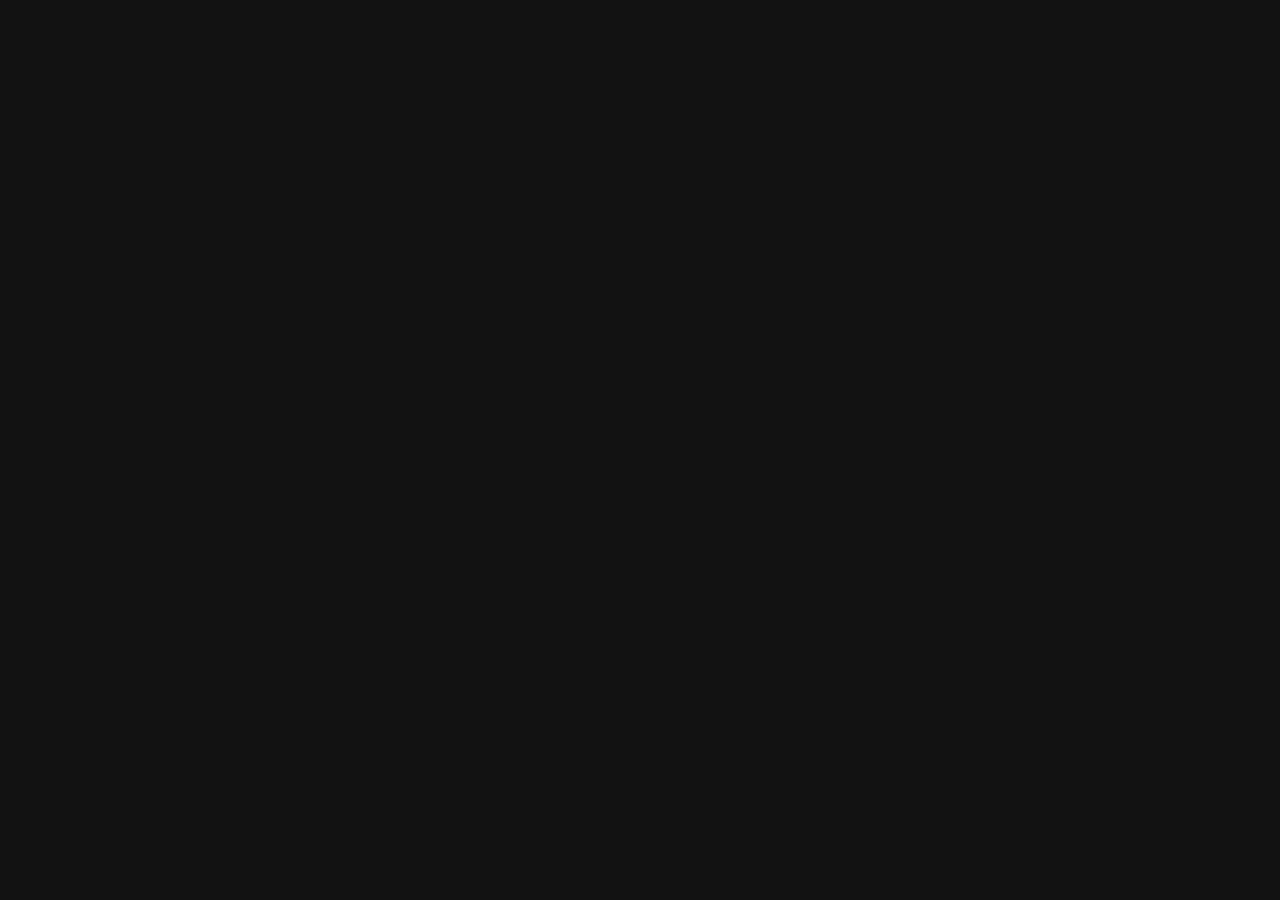
==== index.html @ bc2781f6 "Add files via upload" ====
<!doctype html>
<html lang="en">
  <head>
    <meta charset="UTF-8" />
    <meta name="viewport" content="width=device-width, initial-scale=1, viewport-fit=cover" />
    <meta name="color-scheme" content="dark" />
    <meta name="theme-color" content="#0a0a0b" />
    <title>Twelve Clothing — The Nocturne Polo</title>
    <meta name="description" content="Twelve Clothing presents the Nocturne Polo: a black piqué polo explored in 3D, from silhouette to stitch. Demo storefront." />
    <meta property="og:title" content="Twelve Clothing — The Nocturne Polo" />
    <meta property="og:description" content="Dressed for the twelfth hour. A black piqué polo explored in 3D." />
    <meta property="og:image" content="./renders/story-hero-1600.webp" />
    <link rel="icon" type="image/svg+xml" href="./favicon.svg" />
    <link rel="preload" as="image" href="./renders/story-hero-1600.webp" type="image/webp" />
    <script type="module" crossorigin src="./assets/index-CVKvhiKy.js"></script>
    <link rel="stylesheet" crossorigin href="./assets/index-1UOxi9RI.css">
  </head>
  <body>
    <div id="root"></div>
    <noscript>
      <p style="color:#ece6da;font-family:Georgia,serif;padding:2rem">Twelve Clothing needs JavaScript for its storefront. The Nocturne Polo is a black piqué polo with a rib collar, two-button placket and the embroidered Dial emblem.</p>
    </noscript>
  </body>
</html>
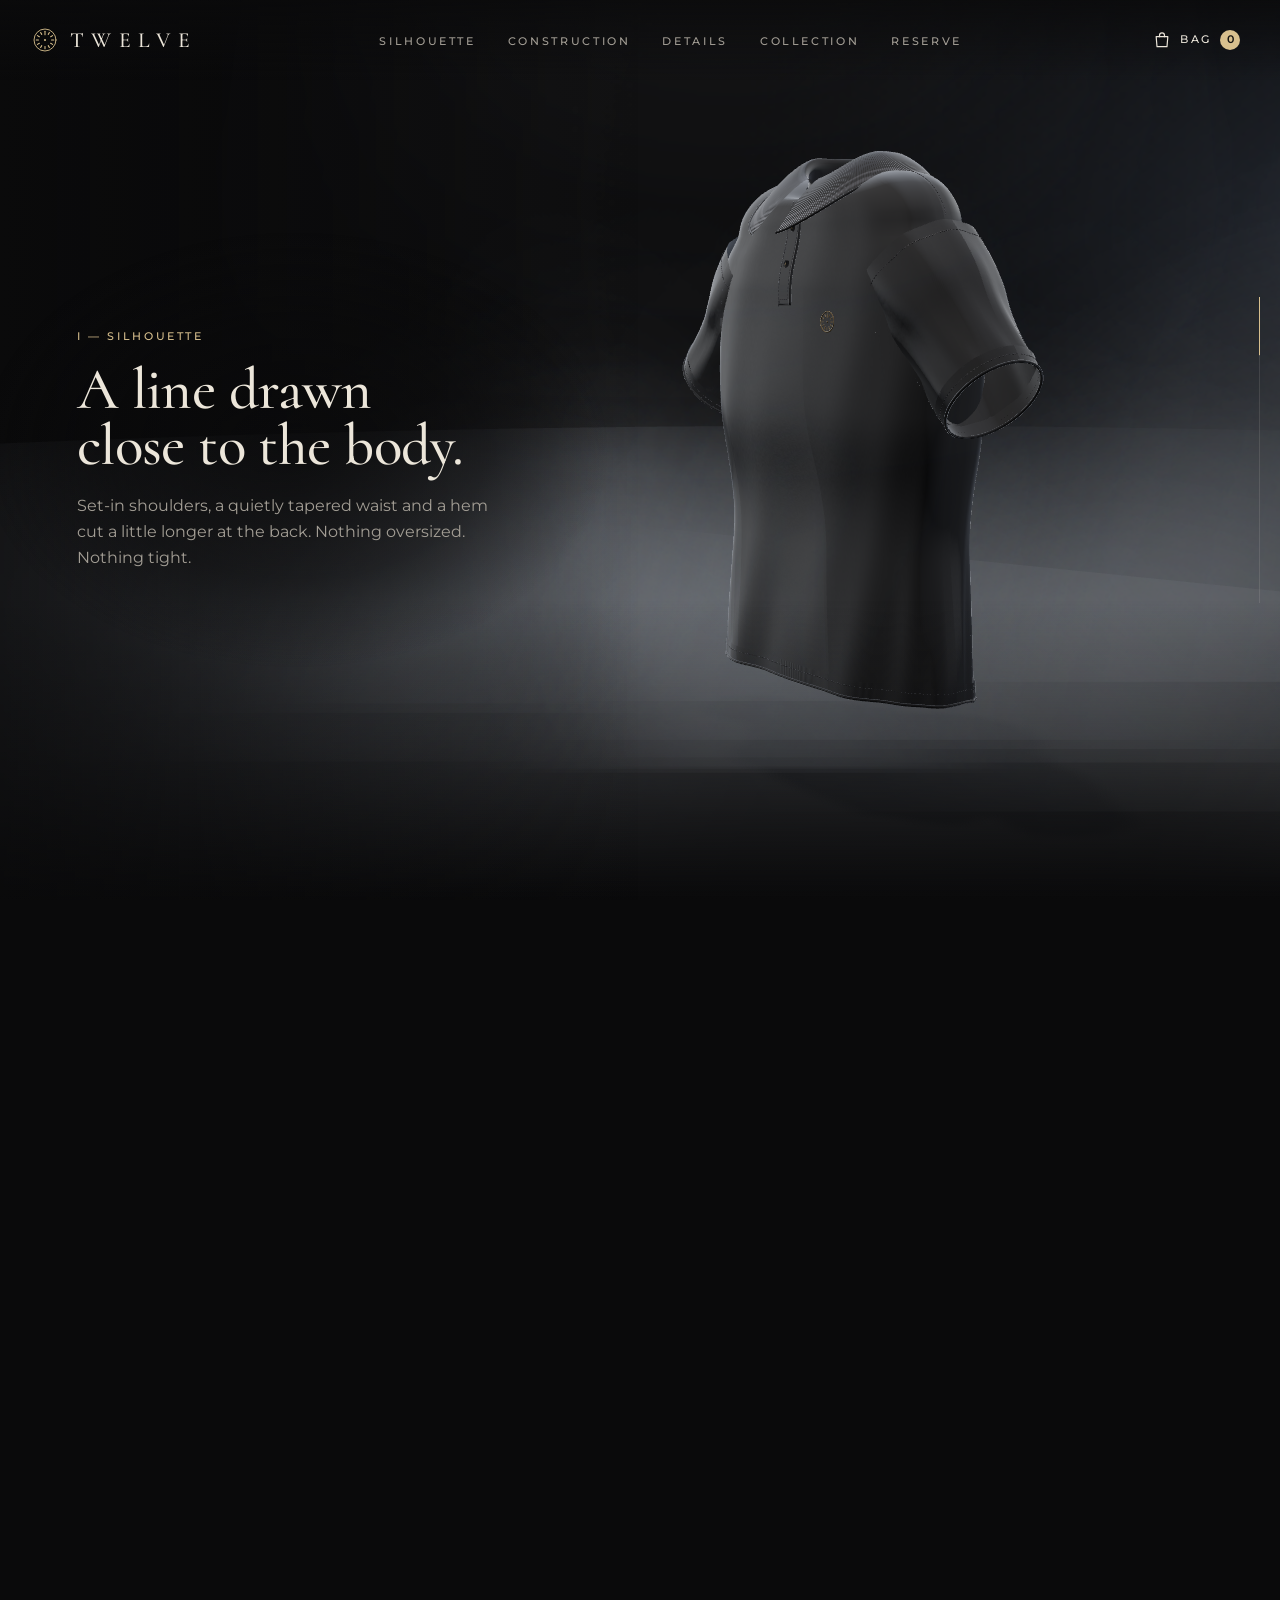
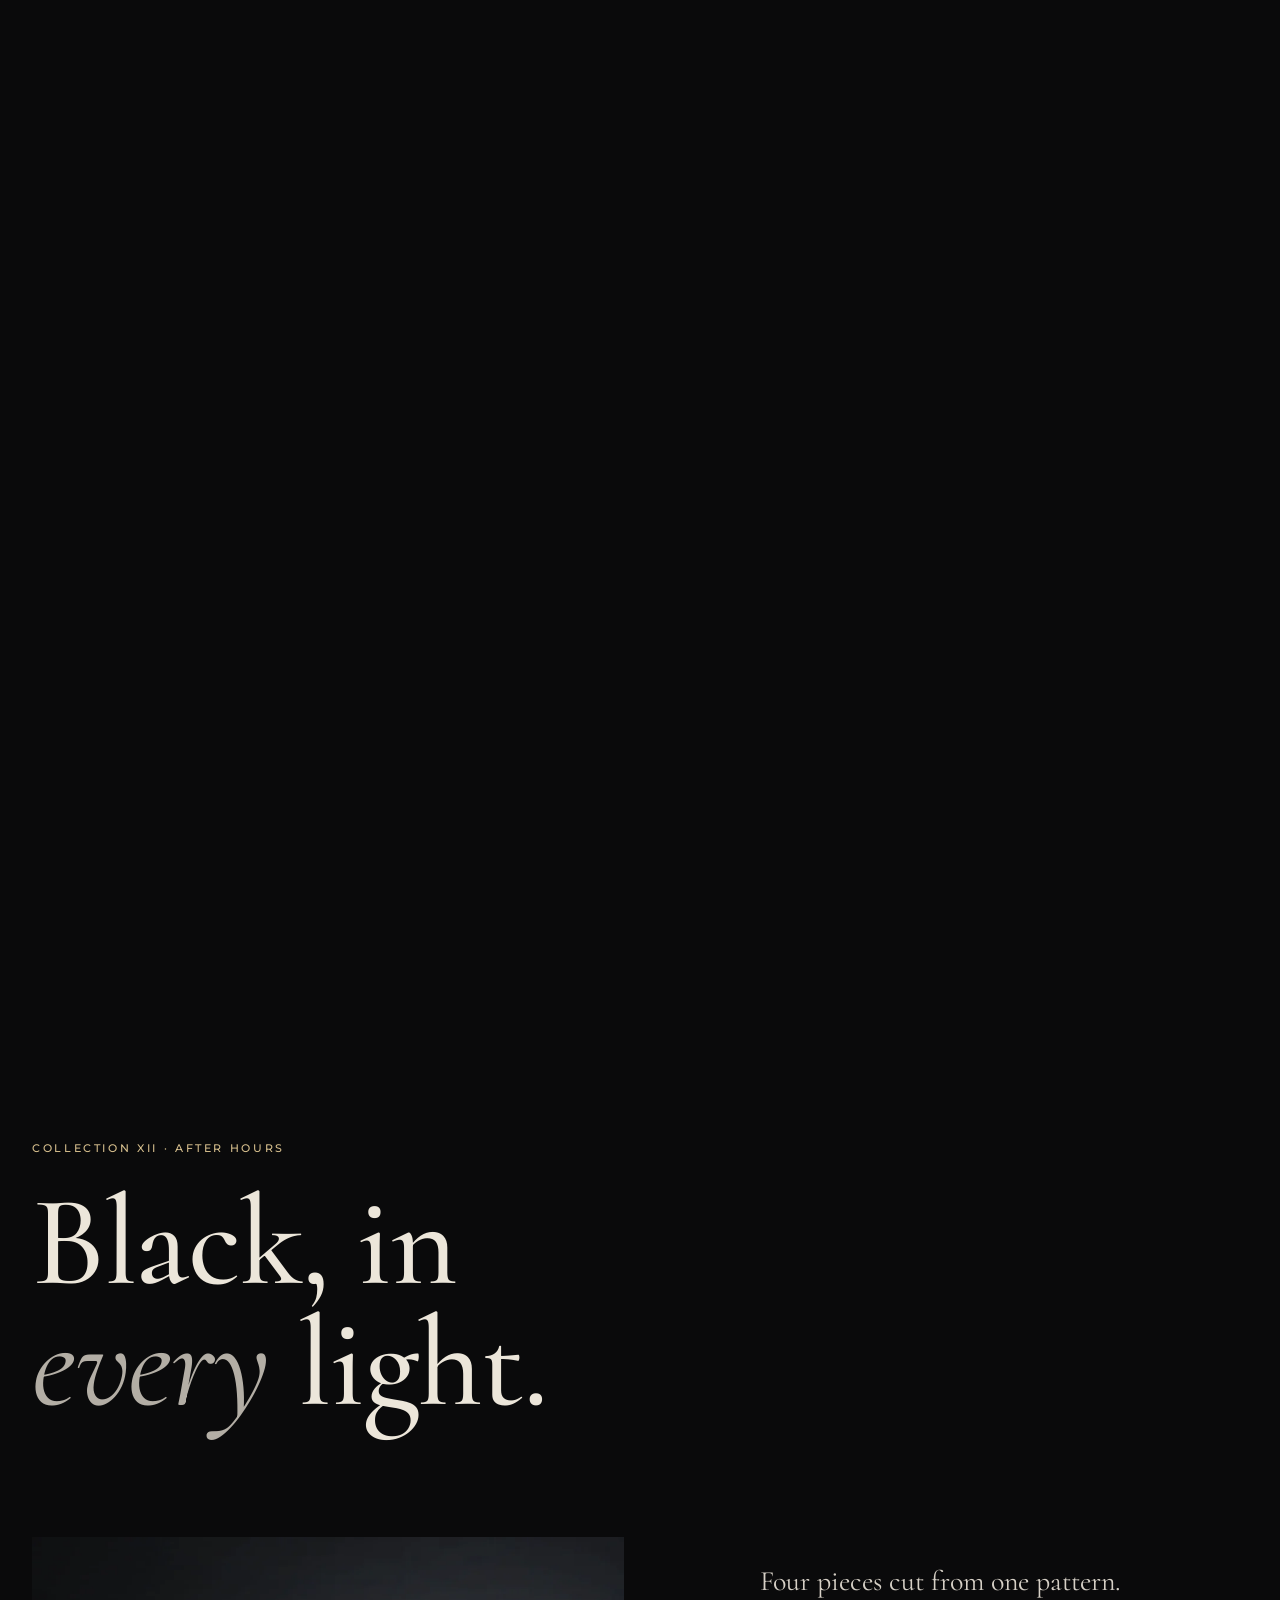
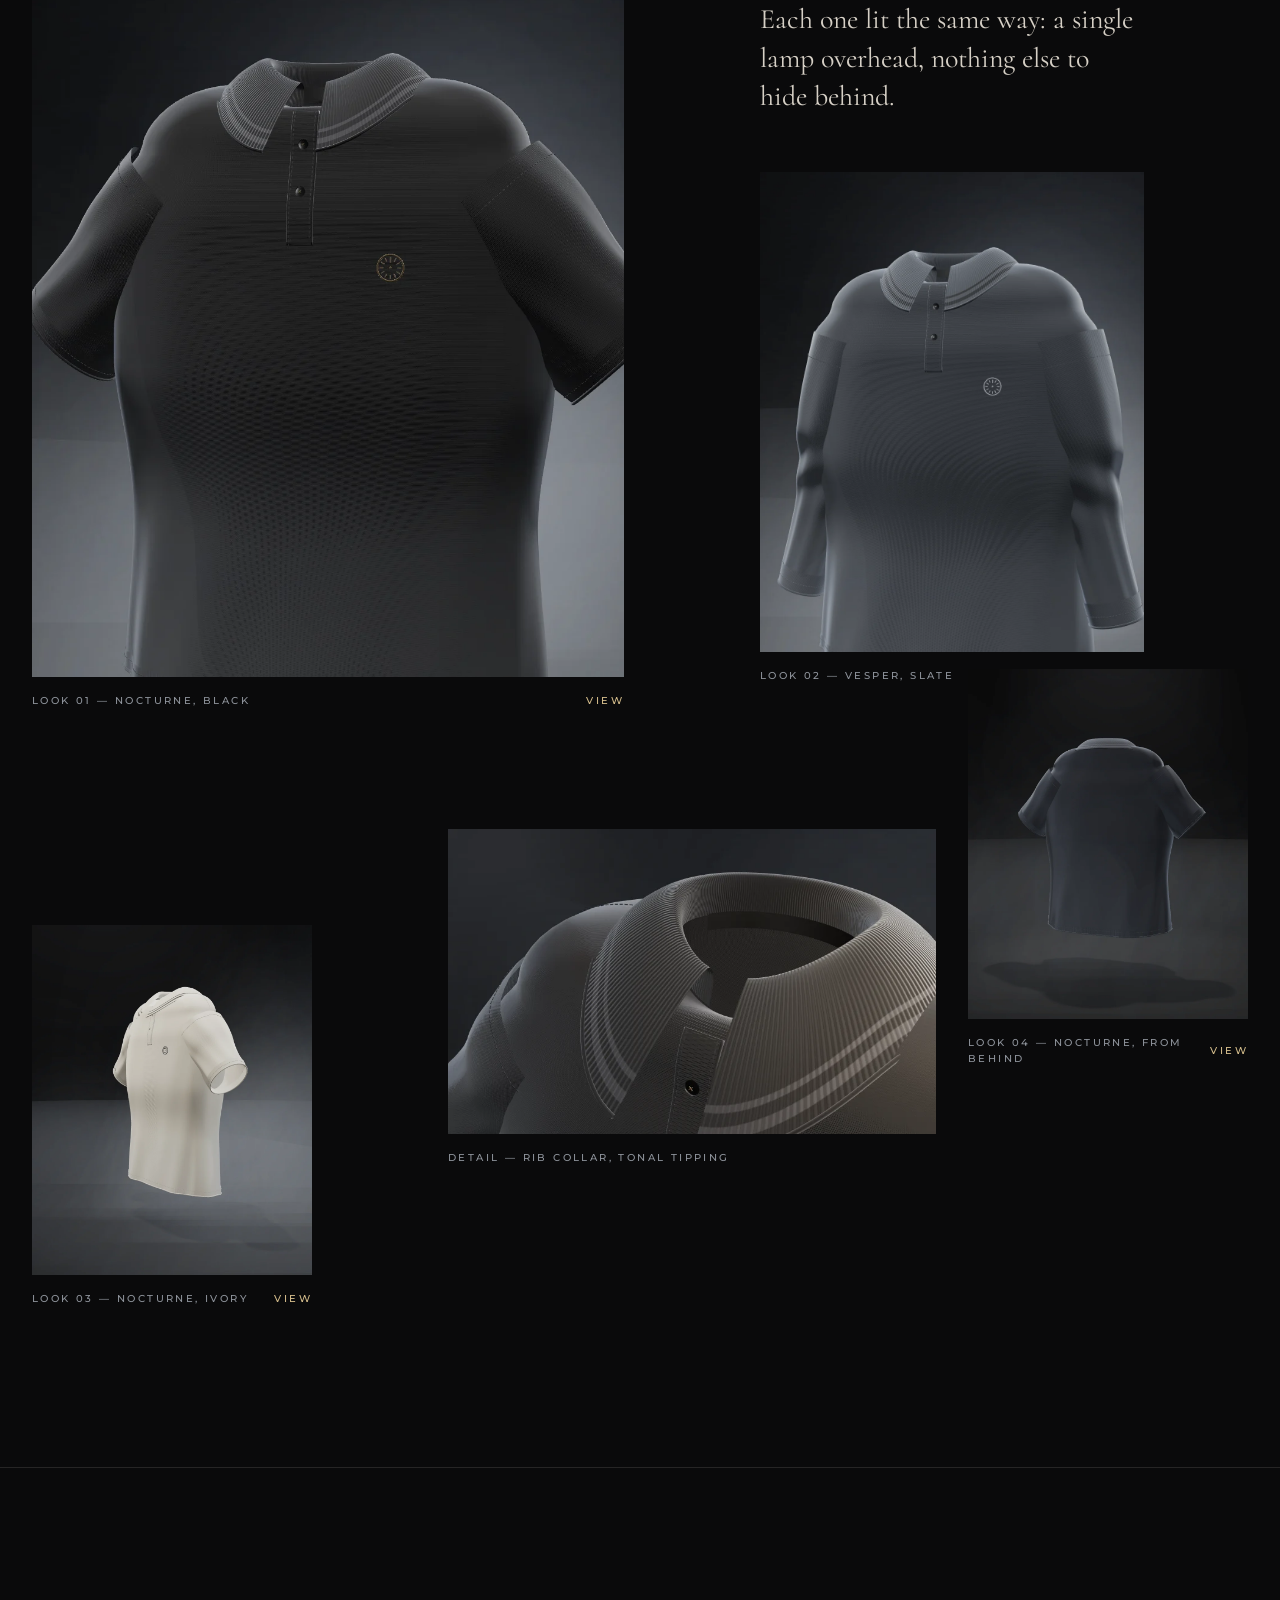
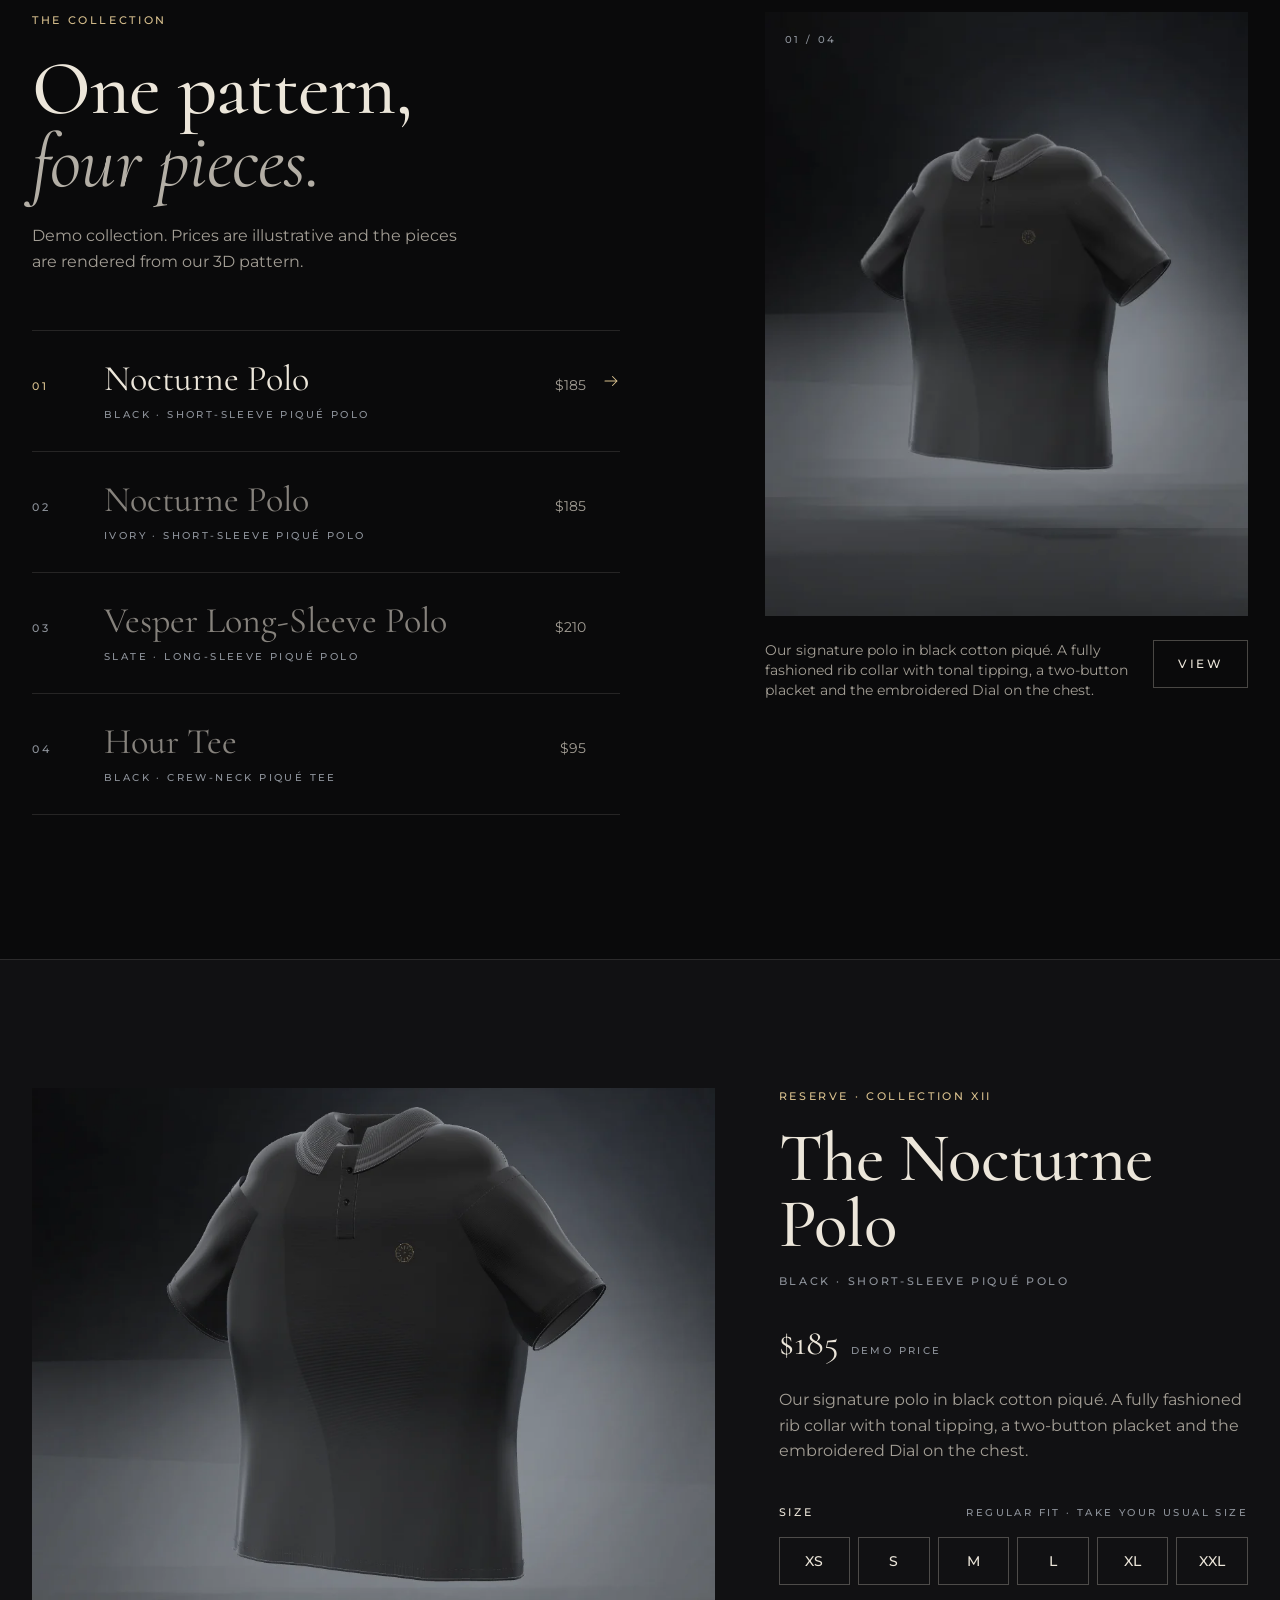
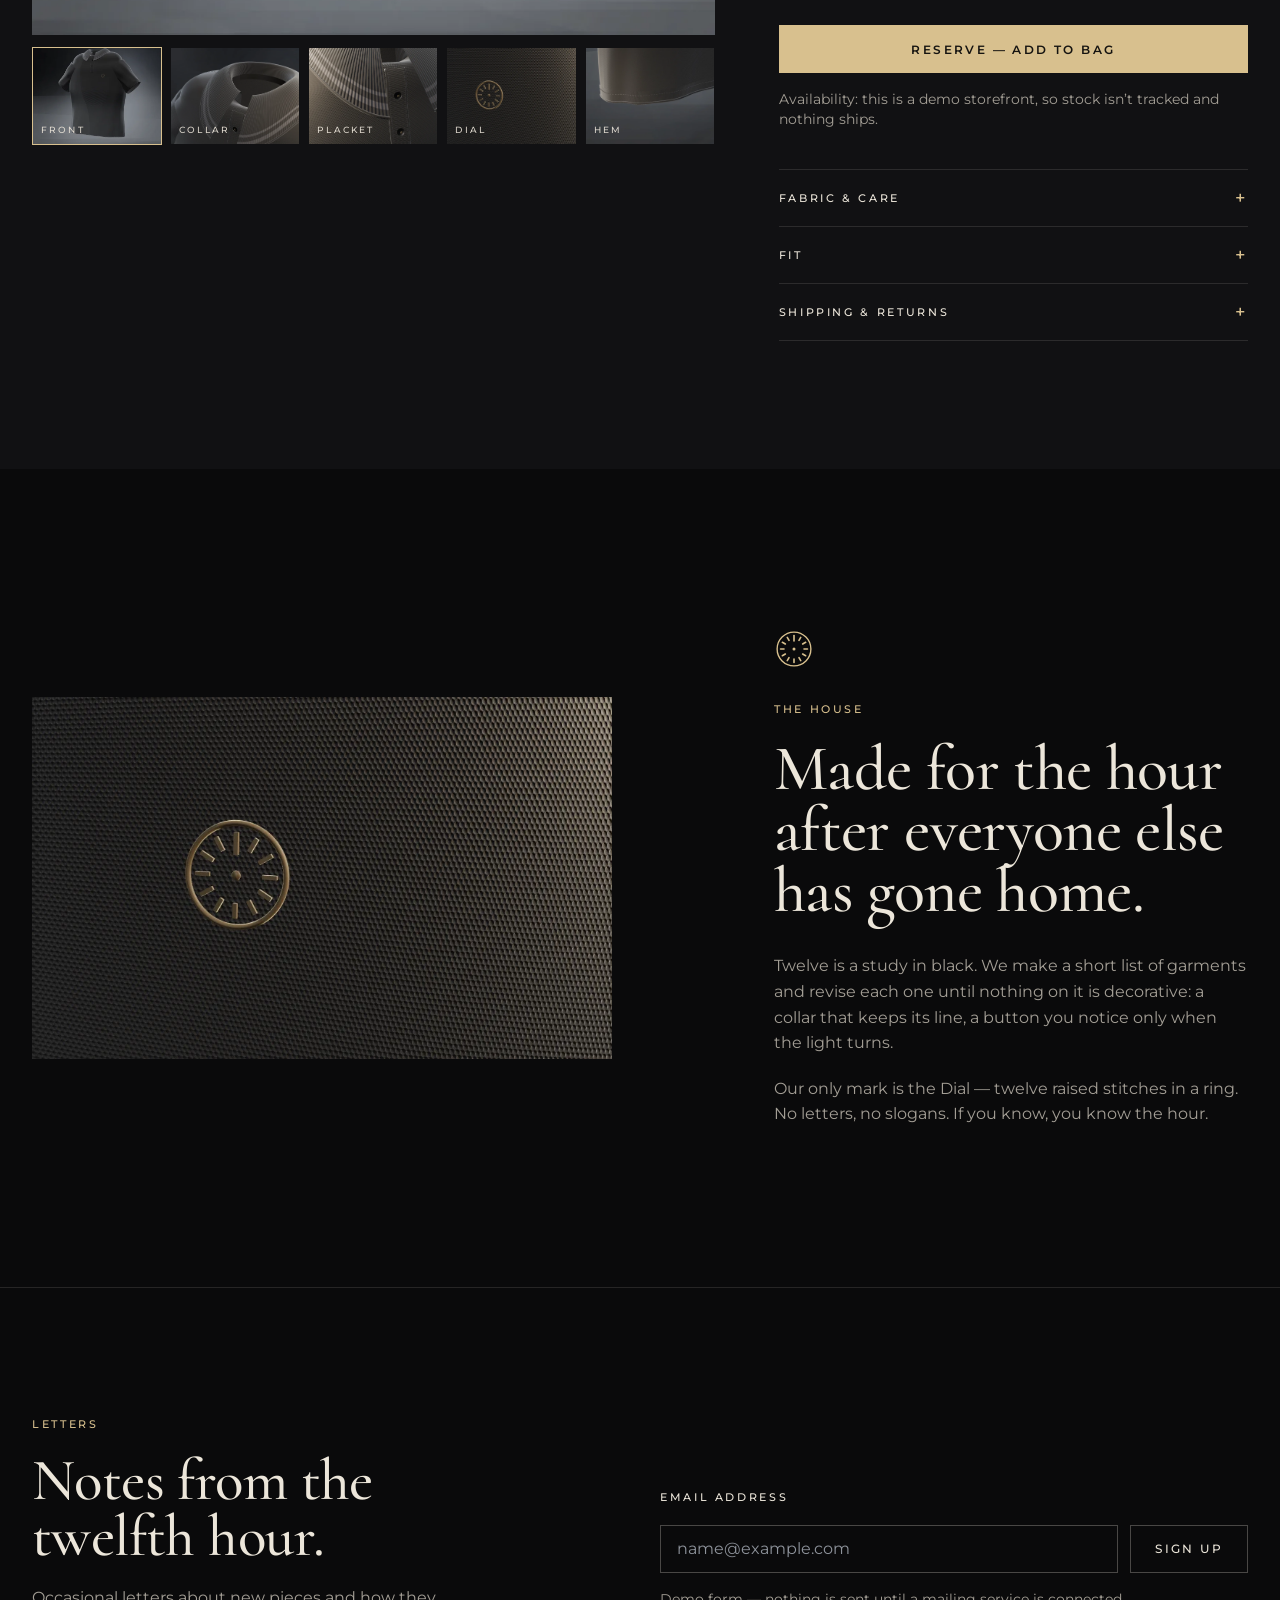
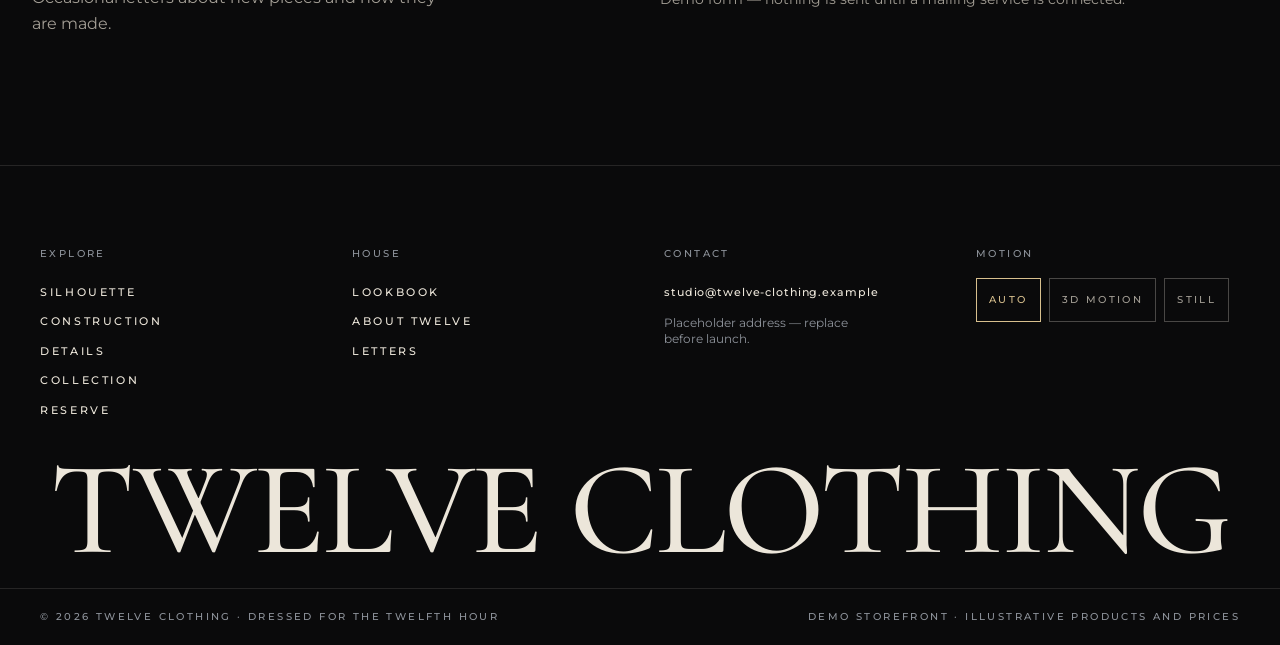
==== commit 533fea71: "Publish Twelve Clothing site with assets and renders Co-Authored-By: Claude Opus 5.5 <noreply@anthro" ====
--- a/index.html
+++ b/index.html
@@ -12,8 +12,8 @@
     <meta property="og:image" content="./renders/story-hero-1600.webp" />
     <link rel="icon" type="image/svg+xml" href="./favicon.svg" />
     <link rel="preload" as="image" href="./renders/story-hero-1600.webp" type="image/webp" />
-    <script type="module" crossorigin src="./assets/index-CVKvhiKy.js"></script>
-    <link rel="stylesheet" crossorigin href="./assets/index-1UOxi9RI.css">
+    <script type="module" crossorigin src="./assets/index-CVW3o4Tx.js"></script>
+    <link rel="stylesheet" crossorigin href="./assets/index-Ch3mi_BL.css">
   </head>
   <body>
     <div id="root"></div>
--- a/assets/index-Ch3mi_BL.css
+++ b/assets/index-Ch3mi_BL.css
@@ -0,0 +1 @@
+@font-face{font-family:Cormorant;font-style:normal;font-weight:400;font-display:swap;src:url(./cormorant-latin-400-normal-BGH8Vunh.woff2)format("woff2")}@font-face{font-family:Cormorant;font-style:italic;font-weight:400;font-display:swap;src:url(./cormorant-latin-400-italic-BeDyRDAy.woff2)format("woff2")}@font-face{font-family:Cormorant;font-style:normal;font-weight:500;font-display:swap;src:url(./cormorant-latin-500-normal-EBdSCOD3.woff2)format("woff2")}@font-face{font-family:Cormorant;font-style:italic;font-weight:500;font-display:swap;src:url(./cormorant-latin-500-italic-CxaqvXto.woff2)format("woff2")}@font-face{font-family:Montserrat;font-style:normal;font-weight:400;font-display:swap;src:url(./montserrat-latin-400-normal-BLhwKU8k.woff2)format("woff2")}@font-face{font-family:Montserrat;font-style:normal;font-weight:500;font-display:swap;src:url(./montserrat-latin-500-normal-DRFEGfly.woff2)format("woff2")}@font-face{font-family:Montserrat;font-style:normal;font-weight:600;font-display:swap;src:url(./montserrat-latin-600-normal-UVxSCcoG.woff2)format("woff2")}@layer properties{@supports (((-webkit-hyphens:none)) and (not (margin-trim:inline))) or ((-moz-orient:inline) and (not (color:rgb(from red r g b)))){*,:before,:after{--tw-translate-x:0;--tw-translate-y:0;--tw-translate-z:0;--tw-scale-x:1;--tw-scale-y:1;--tw-scale-z:1;--tw-rotate-x:initial;--tw-rotate-y:initial;--tw-rotate-z:initial;--tw-skew-x:initial;--tw-skew-y:initial;--tw-space-y-reverse:0;--tw-divide-y-reverse:0;--tw-border-style:solid;--tw-gradient-position:initial;--tw-gradient-from:#0000;--tw-gradient-via:#0000;--tw-gradient-to:#0000;--tw-gradient-stops:initial;--tw-gradient-via-stops:initial;--tw-gradient-from-position:0%;--tw-gradient-via-position:50%;--tw-gradient-to-position:100%;--tw-leading:initial;--tw-font-weight:initial;--tw-tracking:initial;--tw-shadow:0 0 #0000;--tw-shadow-color:initial;--tw-shadow-alpha:100%;--tw-inset-shadow:0 0 #0000;--tw-inset-shadow-color:initial;--tw-inset-shadow-alpha:100%;--tw-ring-color:initial;--tw-ring-shadow:0 0 #0000;--tw-inset-ring-color:initial;--tw-inset-ring-shadow:0 0 #0000;--tw-ring-inset:initial;--tw-ring-offset-width:0px;--tw-ring-offset-color:#fff;--tw-ring-offset-shadow:0 0 #0000;--tw-outline-style:solid;--tw-backdrop-blur:initial;--tw-backdrop-brightness:initial;--tw-backdrop-contrast:initial;--tw-backdrop-grayscale:initial;--tw-backdrop-hue-rotate:initial;--tw-backdrop-invert:initial;--tw-backdrop-opacity:initial;--tw-backdrop-saturate:initial;--tw-backdrop-sepia:initial;--tw-duration:initial;--tw-ease:initial}::backdrop{--tw-translate-x:0;--tw-translate-y:0;--tw-translate-z:0;--tw-scale-x:1;--tw-scale-y:1;--tw-scale-z:1;--tw-rotate-x:initial;--tw-rotate-y:initial;--tw-rotate-z:initial;--tw-skew-x:initial;--tw-skew-y:initial;--tw-space-y-reverse:0;--tw-divide-y-reverse:0;--tw-border-style:solid;--tw-gradient-position:initial;--tw-gradient-from:#0000;--tw-gradient-via:#0000;--tw-gradient-to:#0000;--tw-gradient-stops:initial;--tw-gradient-via-stops:initial;--tw-gradient-from-position:0%;--tw-gradient-via-position:50%;--tw-gradient-to-position:100%;--tw-leading:initial;--tw-font-weight:initial;--tw-tracking:initial;--tw-shadow:0 0 #0000;--tw-shadow-color:initial;--tw-shadow-alpha:100%;--tw-inset-shadow:0 0 #0000;--tw-inset-shadow-color:initial;--tw-inset-shadow-alpha:100%;--tw-ring-color:initial;--tw-ring-shadow:0 0 #0000;--tw-inset-ring-color:initial;--tw-inset-ring-shadow:0 0 #0000;--tw-ring-inset:initial;--tw-ring-offset-width:0px;--tw-ring-offset-color:#fff;--tw-ring-offset-shadow:0 0 #0000;--tw-outline-style:solid;--tw-backdrop-blur:initial;--tw-backdrop-brightness:initial;--tw-backdrop-contrast:initial;--tw-backdrop-grayscale:initial;--tw-backdrop-hue-rotate:initial;--tw-backdrop-invert:initial;--tw-backdrop-opacity:initial;--tw-backdrop-saturate:initial;--tw-backdrop-sepia:initial;--tw-duration:initial;--tw-ease:initial}}}@layer theme{:root,:host{--font-sans:"Montserrat", ui-sans-serif, system-ui, sans-serif;--font-serif:"Cormorant", "Cormorant Garamond", ui-serif, Georgia, serif;--font-mono:ui-monospace, SFMono-Regular, Menlo, Monaco, Consolas, "Liberation Mono", "Courier New", monospace;--spacing:.25rem;--container-sm:24rem;--container-md:28rem;--container-lg:32rem;--container-5xl:64rem;--text-xs:.75rem;--text-xs--line-height:calc(1 / .75);--text-sm:.875rem;--text-sm--line-height:calc(1.25 / .875);--text-base:1rem;--text-base--line-height:calc(1.5 / 1);--text-lg:1.125rem;--text-lg--line-height:calc(1.75 / 1.125);--text-xl:1.25rem;--text-xl--line-height:calc(1.75 / 1.25);--text-2xl:1.5rem;--text-2xl--line-height:calc(2 / 1.5);--text-3xl:1.875rem;--text-3xl--line-height:calc(2.25 / 1.875);--text-4xl:2.25rem;--text-4xl--line-height:calc(2.5 / 2.25);--text-5xl:3rem;--text-5xl--line-height:1;--font-weight-normal:400;--font-weight-medium:500;--font-weight-semibold:600;--leading-tight:1.25;--leading-snug:1.375;--leading-relaxed:1.625;--blur-md:12px;--default-transition-duration:.15s;--default-transition-timing-function:cubic-bezier(.4, 0, .2, 1);--default-font-family:var(--font-sans);--default-mono-font-family:var(--font-mono);--color-ink:#0a0a0b;--color-coal:#111113;--color-smoke:#8e939b;--color-ivory:#ece6da;--color-muted:#a39e95;--color-gold:#d8c08e;--color-gold-strong:#e8d3a6;--color-on-gold:#151310;--color-line:#ece6da1f;--color-line-strong:#ece6da47;--color-error:#f0a08a;--ease-cinema:cubic-bezier(.22, 1, .36, 1)}}@layer base{*,:after,:before{box-sizing:border-box;border:0 solid;margin:0;padding:0}::backdrop{box-sizing:border-box;border:0 solid;margin:0;padding:0}::-webkit-file-upload-button{box-sizing:border-box;border:0 solid;margin:0;padding:0}::file-selector-button{box-sizing:border-box;border:0 solid;margin:0;padding:0}html,:host{-webkit-text-size-adjust:100%;-moz-tab-size:4;tab-size:4;line-height:1.5;font-family:var(--default-font-family,-apple-system, BlinkMacSystemFont, "Segoe UI", Roboto, "Helvetica Neue", "Noto Sans", Arial, sans-serif, "Apple Color Emoji", "Segoe UI Emoji", "Segoe UI Symbol", "Noto Color Emoji");font-feature-settings:var(--default-font-feature-settings,normal);font-variation-settings:var(--default-font-variation-settings,normal);-webkit-tap-highlight-color:transparent}hr{height:0;color:inherit;border-top-width:1px}abbr:where([title]){-webkit-text-decoration:underline dotted;text-decoration:underline dotted}h1,h2,h3,h4,h5,h6{font-size:inherit;font-weight:inherit}a{color:inherit;-webkit-text-decoration:inherit;-webkit-text-decoration:inherit;-webkit-text-decoration:inherit;-webkit-text-decoration:inherit;text-decoration:inherit}b,strong{font-weight:bolder}code,kbd,samp,pre{font-family:var(--default-mono-font-family,ui-monospace, SFMono-Regular, Menlo, Monaco, Consolas, "Liberation Mono", "Courier New", monospace);font-feature-settings:var(--default-mono-font-feature-settings,normal);font-variation-settings:var(--default-mono-font-variation-settings,normal);font-size:1em}small{font-size:80%}sub,sup{vertical-align:baseline;font-size:75%;line-height:0;position:relative}sub{bottom:-.25em}sup{top:-.5em}table{text-indent:0;border-color:inherit;border-collapse:collapse}:-moz-focusring:where(:not(iframe)){outline:auto}progress{vertical-align:baseline}summary{display:list-item}ol,ul,menu{list-style:none}img,svg,video,canvas,audio,iframe,embed,object{vertical-align:middle;display:block}img,video{max-width:100%;height:auto}button,input,select,optgroup,textarea{font:inherit;font-feature-settings:inherit;font-variation-settings:inherit;letter-spacing:inherit;color:inherit;opacity:1;background-color:#0000;border-radius:0}::-webkit-file-upload-button{font:inherit;font-feature-settings:inherit;font-variation-settings:inherit;letter-spacing:inherit;color:inherit;opacity:1;background-color:#0000;border-radius:0}::file-selector-button{font:inherit;font-feature-settings:inherit;font-variation-settings:inherit;letter-spacing:inherit;color:inherit;opacity:1;background-color:#0000;border-radius:0}:where(select:-webkit-any([multiple],[size])) optgroup{font-weight:bolder}:where(select:is([multiple],[size])) optgroup{font-weight:bolder}:where(select:-webkit-any([multiple],[size])) optgroup option{padding-inline-start:20px}:where(select:is([multiple],[size])) optgroup option{padding-inline-start:20px}::-webkit-file-upload-button{margin-inline-end:4px}::file-selector-button{margin-inline-end:4px}::placeholder{opacity:1}@supports (not ((-webkit-appearance:-apple-pay-button))) or (contain-intrinsic-size:1px){::placeholder{color:currentColor}@supports (color:color-mix(in lab, red, red)){::placeholder{color:color-mix(in oklab, currentcolor 50%, transparent)}}}textarea{resize:vertical}::-webkit-search-decoration{-webkit-appearance:none}::-webkit-date-and-time-value{min-height:1lh;text-align:inherit}::-webkit-datetime-edit{display:inline-flex}::-webkit-datetime-edit-fields-wrapper{padding:0}::-webkit-datetime-edit{padding-block-start:0;padding-block-end:0}::-webkit-datetime-edit-year-field{padding-block-start:0;padding-block-end:0}::-webkit-datetime-edit-month-field{padding-block-start:0;padding-block-end:0}::-webkit-datetime-edit-day-field{padding-block-start:0;padding-block-end:0}::-webkit-datetime-edit-hour-field{padding-block-start:0;padding-block-end:0}::-webkit-datetime-edit-minute-field{padding-block-start:0;padding-block-end:0}::-webkit-datetime-edit-second-field{padding-block-start:0;padding-block-end:0}::-webkit-datetime-edit-millisecond-field{padding-block-start:0;padding-block-end:0}::-webkit-datetime-edit-meridiem-field{padding-block-start:0;padding-block-end:0}::-webkit-calendar-picker-indicator{line-height:1}:-moz-ui-invalid{box-shadow:none}button{-webkit-appearance:button;appearance:button}input:where([type=button],[type=reset],[type=submit]){-webkit-appearance:button;appearance:button}::-webkit-file-upload-button{-webkit-appearance:button;appearance:button}::file-selector-button{-webkit-appearance:button;appearance:button}::-webkit-inner-spin-button{height:auto}::-webkit-outer-spin-button{height:auto}[hidden]:where(:not([hidden=until-found])){display:none!important}html{background:var(--color-ink);color:var(--color-ivory);scroll-behavior:smooth;-webkit-text-size-adjust:100%}body{font-family:var(--font-sans);-webkit-font-smoothing:antialiased;-moz-osx-font-smoothing:grayscale;font-size:1rem;line-height:1.6;overflow-x:clip}::selection{background:var(--color-gold);color:var(--color-on-gold)}:focus-visible{outline:2px solid var(--color-gold);outline-offset:3px;border-radius:2px}button,[role=button],a,summary,label[for]{cursor:pointer}h1,h2,h3{text-wrap:balance}p{text-wrap:pretty}img{max-width:100%;height:auto}dialog{color:inherit}dialog::backdrop{-webkit-backdrop-filter:blur(3px);backdrop-filter:blur(3px);background:#050506b8}@media (prefers-reduced-motion:reduce){html{scroll-behavior:auto}*,:before,:after{transition-duration:.01ms!important;animation-duration:.01ms!important;animation-iteration-count:1!important}}}@layer components{.label{font-family:var(--font-sans);letter-spacing:.24em;text-transform:uppercase;font-size:.6875rem;font-weight:500}.display{font-family:var(--font-serif);letter-spacing:-.01em;font-weight:500;line-height:.95}.btn-gold{background:var(--color-gold);min-height:3rem;color:var(--color-on-gold);letter-spacing:.2em;text-transform:uppercase;transition:background-color .22s var(--ease-cinema), transform .22s var(--ease-cinema);justify-content:center;align-items:center;gap:.75rem;padding:0 1.75rem;font-size:.75rem;font-weight:600;display:inline-flex}.btn-gold:hover{background:var(--color-gold-strong)}.btn-gold:active{transform:translateY(1px)}.btn-ghost{border:1px solid var(--color-line-strong);min-height:3rem;color:var(--color-ivory);letter-spacing:.2em;text-transform:uppercase;transition:border-color .22s var(--ease-cinema), background-color .22s var(--ease-cinema);justify-content:center;align-items:center;gap:.75rem;padding:0 1.5rem;font-size:.75rem;font-weight:500;display:inline-flex}.btn-ghost:hover{border-color:var(--color-ivory);background:#ece6da0d}.link-line{transition:background-size .3s var(--ease-cinema);background-image:linear-gradient(currentColor,currentColor);background-position:0 100%;background-repeat:no-repeat;background-size:0% 1px}.link-line:hover{background-size:100% 1px}.link-line:focus-visible{background-size:100% 1px}.sr-only-focusable:not(:focus){clip:rect(0 0 0 0);white-space:nowrap;width:1px;height:1px;position:absolute;overflow:hidden}}@layer utilities{.pointer-events-auto{pointer-events:auto}.pointer-events-none{pointer-events:none}.visible{visibility:visible}.sr-only{clip-path:inset(50%);white-space:nowrap;border-width:0;width:1px;height:1px;margin:-1px;padding:0;position:absolute;overflow:hidden}.absolute{position:absolute}.fixed{position:fixed}.relative{position:relative}.static{position:static}.sticky{position:sticky}.inset-0{top:0;bottom:0;left:0;right:0}.-inset-x-10{inset-inline:calc(var(--spacing) * -10)}.inset-x-0{left:0;right:0}.-inset-y-12{inset-block:calc(var(--spacing) * -12)}.inset-y-0{top:0;bottom:0}.-top-\[0\.55rem\]{top:-.55rem}.-top-\[3px\]{top:-3px}.top-0{top:0}.top-1\/2{top:50%}.top-3{top:calc(var(--spacing) * 3)}.top-5{top:calc(var(--spacing) * 5)}.top-\[17svh\]{top:17svh}.top-\[23svh\]{top:23svh}.right-3{right:calc(var(--spacing) * 3)}.right-5{right:calc(var(--spacing) * 5)}.right-6{right:calc(var(--spacing) * 6)}.bottom-0{bottom:0}.bottom-1\.5{bottom:calc(var(--spacing) * 1.5)}.bottom-\[6svh\]{bottom:6svh}.bottom-\[7svh\]{bottom:7svh}.bottom-\[9svh\]{bottom:9svh}.-left-\[3px\]{left:-3px}.left-0{left:0}.left-2{left:calc(var(--spacing) * 2)}.left-4{left:calc(var(--spacing) * 4)}.left-5{left:calc(var(--spacing) * 5)}.left-6{left:calc(var(--spacing) * 6)}.left-8{left:calc(var(--spacing) * 8)}.isolate{isolation:isolate}.-z-10{z-index:calc(10 * -1)}.z-50{z-index:50}.z-\[60\]{z-index:60}.col-span-5{grid-column:span 5/span 5}.col-span-7{grid-column:span 7/span 7}.col-span-8{grid-column:span 8/span 8}.col-span-12{grid-column:span 12/span 12}.col-start-5{grid-column-start:5}.container{width:100%}@media (min-width:40rem){.container{max-width:40rem}}@media (min-width:48rem){.container{max-width:48rem}}@media (min-width:64rem){.container{max-width:64rem}}@media (min-width:80rem){.container{max-width:80rem}}@media (min-width:96rem){.container{max-width:96rem}}.m-auto{margin:auto}.mx-3{margin-inline:calc(var(--spacing) * 3)}.mx-auto{margin-inline-start:auto;margin-inline-end:auto}.mt-1{margin-top:var(--spacing)}.mt-2{margin-top:calc(var(--spacing) * 2)}.mt-2\.5{margin-top:calc(var(--spacing) * 2.5)}.mt-3{margin-top:calc(var(--spacing) * 3)}.mt-4{margin-top:calc(var(--spacing) * 4)}.mt-5{margin-top:calc(var(--spacing) * 5)}.mt-6{margin-top:calc(var(--spacing) * 6)}.mt-8{margin-top:calc(var(--spacing) * 8)}.mt-9{margin-top:calc(var(--spacing) * 9)}.mt-10{margin-top:calc(var(--spacing) * 10)}.mt-14{margin-top:calc(var(--spacing) * 14)}.mt-20{margin-top:calc(var(--spacing) * 20)}.mt-24{margin-top:calc(var(--spacing) * 24)}.mt-auto{margin-top:auto}.mr-0{margin-right:0}.mb-3{margin-bottom:calc(var(--spacing) * 3)}.mb-4{margin-bottom:calc(var(--spacing) * 4)}.mb-5{margin-bottom:calc(var(--spacing) * 5)}.ml-2{margin-left:calc(var(--spacing) * 2)}.ml-auto{margin-left:auto}.block{display:block}.contents{display:contents}.flex{display:flex}.grid{display:grid}.hidden{display:none}.aspect-\[4\/3\]{aspect-ratio:4/3}.aspect-\[4\/5\]{aspect-ratio:4/5}.h-1\.5{height:calc(var(--spacing) * 1.5)}.h-2\/5{height:40%}.h-3{height:calc(var(--spacing) * 3)}.h-5{height:calc(var(--spacing) * 5)}.h-8{height:calc(var(--spacing) * 8)}.h-11{height:calc(var(--spacing) * 11)}.h-12{height:calc(var(--spacing) * 12)}.h-16{height:calc(var(--spacing) * 16)}.h-\[7\.5rem\]{height:7.5rem}.h-\[7px\]{height:7px}.h-\[34vh\]{height:34vh}.h-\[760svh\]{height:760svh}.h-\[calc\(100svh-4rem\)\]{height:calc(100svh - 4rem)}.h-dvh{height:100dvh}.h-full{height:100%}.h-px{height:1px}.h-svh{height:100svh}.max-h-\[92dvh\]{max-height:92dvh}.max-h-dvh{max-height:100dvh}.min-h-5{min-height:calc(var(--spacing) * 5)}.min-h-11{min-height:calc(var(--spacing) * 11)}.min-h-12{min-height:calc(var(--spacing) * 12)}.min-h-14{min-height:calc(var(--spacing) * 14)}.min-h-svh{min-height:100svh}.w-1\.5{width:calc(var(--spacing) * 1.5)}.w-1\/2{width:50%}.w-3{width:calc(var(--spacing) * 3)}.w-5{width:calc(var(--spacing) * 5)}.w-8{width:calc(var(--spacing) * 8)}.w-11{width:calc(var(--spacing) * 11)}.w-24{width:calc(var(--spacing) * 24)}.w-\[7px\]{width:7px}.w-\[calc\(100\%-2rem\)\]{width:calc(100% - 2rem)}.w-full{width:100%}.w-max{width:max-content}.w-px{width:1px}.max-w-5xl{max-width:var(--container-5xl)}.max-w-\[8\.5rem\]{max-width:8.5rem}.max-w-\[14ch\]{max-width:14ch}.max-w-\[1500px\]{max-width:1500px}.max-w-\[1600px\]{max-width:1600px}.max-w-lg{max-width:var(--container-lg)}.max-w-md{max-width:var(--container-md)}.max-w-sm{max-width:var(--container-sm)}.min-w-0{min-width:0}.min-w-5{min-width:calc(var(--spacing) * 5)}.min-w-11{min-width:calc(var(--spacing) * 11)}.flex-1{flex:1}.shrink-0{flex-shrink:0}.origin-top{transform-origin:top}.-translate-x-2{--tw-translate-x:calc(var(--spacing) * -2);translate:var(--tw-translate-x) var(--tw-translate-y)}.translate-x-0{--tw-translate-x:0px;translate:var(--tw-translate-x) var(--tw-translate-y)}.-translate-y-1\/2{--tw-translate-y:calc(calc(1 / 2 * 100%) * -1);translate:var(--tw-translate-x) var(--tw-translate-y)}.translate-y-0{--tw-translate-y:0px;translate:var(--tw-translate-x) var(--tw-translate-y)}.translate-y-3{--tw-translate-y:calc(var(--spacing) * 3);translate:var(--tw-translate-x) var(--tw-translate-y)}.scale-100{--tw-scale-x:100%;--tw-scale-y:100%;--tw-scale-z:100%;scale:var(--tw-scale-x) var(--tw-scale-y)}.scale-\[1\.04\]{scale:1.04}.transform{transform:var(--tw-rotate-x,) var(--tw-rotate-y,) var(--tw-rotate-z,) var(--tw-skew-x,) var(--tw-skew-y,)}.animate-\[cue_2\.4s_var\(--ease-cinema\)_infinite\]{animation:cue 2.4s var(--ease-cinema) infinite}.cursor-pointer{cursor:pointer}.resize{resize:both}.scroll-mt-16{scroll-margin-top:calc(var(--spacing) * 16)}.list-none{list-style-type:none}.grid-cols-1{grid-template-columns:repeat(1,minmax(0,1fr))}.grid-cols-5{grid-template-columns:repeat(5,minmax(0,1fr))}.grid-cols-6{grid-template-columns:repeat(6,minmax(0,1fr))}.grid-cols-12{grid-template-columns:repeat(12,minmax(0,1fr))}.grid-cols-\[2\.5rem_1fr_auto\]{grid-template-columns:2.5rem 1fr auto}.flex-col{flex-direction:column}.flex-wrap{flex-wrap:wrap}.items-baseline{align-items:baseline}.items-center{align-items:center}.items-start{align-items:flex-start}.justify-between{justify-content:space-between}.justify-center{justify-content:center}.justify-end{justify-content:flex-end}.gap-1{gap:var(--spacing)}.gap-2{gap:calc(var(--spacing) * 2)}.gap-3{gap:calc(var(--spacing) * 3)}.gap-4{gap:calc(var(--spacing) * 4)}.gap-5{gap:calc(var(--spacing) * 5)}.gap-6{gap:calc(var(--spacing) * 6)}.gap-8{gap:calc(var(--spacing) * 8)}.gap-10{gap:calc(var(--spacing) * 10)}.gap-12{gap:calc(var(--spacing) * 12)}.gap-14{gap:calc(var(--spacing) * 14)}:where(.space-y-1\.5>:not(:last-child)){--tw-space-y-reverse:0;margin-block-start:calc(calc(var(--spacing) * 1.5) * var(--tw-space-y-reverse));margin-block-end:calc(calc(var(--spacing) * 1.5) * calc(1 - var(--tw-space-y-reverse)))}:where(.space-y-5>:not(:last-child)){--tw-space-y-reverse:0;margin-block-start:calc(calc(var(--spacing) * 5) * var(--tw-space-y-reverse));margin-block-end:calc(calc(var(--spacing) * 5) * calc(1 - var(--tw-space-y-reverse)))}.gap-x-4{column-gap:calc(var(--spacing) * 4)}.gap-x-10{column-gap:calc(var(--spacing) * 10)}.gap-y-14{row-gap:calc(var(--spacing) * 14)}.gap-y-16{row-gap:calc(var(--spacing) * 16)}:where(.divide-y>:not(:last-child)){--tw-divide-y-reverse:0;border-bottom-style:var(--tw-border-style);border-top-style:var(--tw-border-style);border-top-width:calc(1px * var(--tw-divide-y-reverse));border-bottom-width:calc(1px * calc(1 - var(--tw-divide-y-reverse)))}:where(.divide-line>:not(:last-child)){border-color:var(--color-line)}.overflow-hidden{overflow:hidden}.overflow-y-auto{overflow-y:auto}.rounded-full{border-radius:2147483647px}.border{border-style:var(--tw-border-style);border-width:1px}.border-y{border-block-style:var(--tw-border-style);border-block-start-width:1px;border-block-end-width:1px}.border-t{border-top-style:var(--tw-border-style);border-top-width:1px}.border-b{border-bottom-style:var(--tw-border-style);border-bottom-width:1px}.border-gold{border-color:var(--color-gold)}.border-line{border-color:var(--color-line)}.border-line-strong{border-color:var(--color-line-strong)}.border-transparent{border-color:#0000}.bg-coal{background-color:var(--color-coal)}.bg-gold{background-color:var(--color-gold)}.bg-gold\/60{background-color:#d8c08e99}@supports (color:color-mix(in lab, red, red)){.bg-gold\/60{background-color:color-mix(in oklab, var(--color-gold) 60%, transparent)}}.bg-ink{background-color:var(--color-ink)}.bg-ink\/85{background-color:#0a0a0bd9}@supports (color:color-mix(in lab, red, red)){.bg-ink\/85{background-color:color-mix(in oklab, var(--color-ink) 85%, transparent)}}.bg-line{background-color:var(--color-line)}.bg-transparent{background-color:#0000}.bg-gradient-to-b{--tw-gradient-position:to bottom in oklab;background-image:linear-gradient(var(--tw-gradient-stops))}.bg-gradient-to-r{--tw-gradient-position:to right in oklab;background-image:linear-gradient(var(--tw-gradient-stops))}.bg-gradient-to-t{--tw-gradient-position:to top in oklab;background-image:linear-gradient(var(--tw-gradient-stops))}.bg-\[radial-gradient\(closest-side\,rgba\(10\,10\,11\,0\.82\)\,rgba\(10\,10\,11\,0\.5\)_60\%\,transparent\)\]{background-image:radial-gradient(closest-side,#0a0a0bd1,#0a0a0b80 60%,#0000)}.from-ink{--tw-gradient-from:var(--color-ink);--tw-gradient-stops:var(--tw-gradient-via-stops,var(--tw-gradient-position), var(--tw-gradient-from) var(--tw-gradient-from-position), var(--tw-gradient-to) var(--tw-gradient-to-position))}.from-ink\/70{--tw-gradient-from:#0a0a0bb3}@supports (color:color-mix(in lab, red, red)){.from-ink\/70{--tw-gradient-from:color-mix(in oklab, var(--color-ink) 70%, transparent)}}.from-ink\/70{--tw-gradient-stops:var(--tw-gradient-via-stops,var(--tw-gradient-position), var(--tw-gradient-from) var(--tw-gradient-from-position), var(--tw-gradient-to) var(--tw-gradient-to-position))}.from-ink\/80{--tw-gradient-from:#0a0a0bcc}@supports (color:color-mix(in lab, red, red)){.from-ink\/80{--tw-gradient-from:color-mix(in oklab, var(--color-ink) 80%, transparent)}}.from-ink\/80{--tw-gradient-stops:var(--tw-gradient-via-stops,var(--tw-gradient-position), var(--tw-gradient-from) var(--tw-gradient-from-position), var(--tw-gradient-to) var(--tw-gradient-to-position))}.via-ink\/40{--tw-gradient-via:#0a0a0b66}@supports (color:color-mix(in lab, red, red)){.via-ink\/40{--tw-gradient-via:color-mix(in oklab, var(--color-ink) 40%, transparent)}}.via-ink\/40{--tw-gradient-via-stops:var(--tw-gradient-position), var(--tw-gradient-from) var(--tw-gradient-from-position), var(--tw-gradient-via) var(--tw-gradient-via-position), var(--tw-gradient-to) var(--tw-gradient-to-position);--tw-gradient-stops:var(--tw-gradient-via-stops)}.to-transparent{--tw-gradient-to:transparent;--tw-gradient-stops:var(--tw-gradient-via-stops,var(--tw-gradient-position), var(--tw-gradient-from) var(--tw-gradient-from-position), var(--tw-gradient-to) var(--tw-gradient-to-position))}.object-cover{object-fit:cover}.p-0{padding:0}.p-6{padding:calc(var(--spacing) * 6)}.p-8{padding:calc(var(--spacing) * 8)}.px-1{padding-inline:var(--spacing)}.px-2{padding-inline:calc(var(--spacing) * 2)}.px-3{padding-inline:calc(var(--spacing) * 3)}.px-4{padding-inline:calc(var(--spacing) * 4)}.px-6{padding-inline:calc(var(--spacing) * 6)}.px-8{padding-inline:calc(var(--spacing) * 8)}.py-1\.5{padding-block:calc(var(--spacing) * 1.5)}.py-2{padding-block:calc(var(--spacing) * 2)}.py-3{padding-block:calc(var(--spacing) * 3)}.py-5{padding-block:calc(var(--spacing) * 5)}.py-6{padding-block:calc(var(--spacing) * 6)}.py-20{padding-block:calc(var(--spacing) * 20)}.py-24{padding-block:calc(var(--spacing) * 24)}.py-28{padding-block:calc(var(--spacing) * 28)}.pt-3{padding-top:calc(var(--spacing) * 3)}.pt-8{padding-top:calc(var(--spacing) * 8)}.pt-16{padding-top:calc(var(--spacing) * 16)}.pt-20{padding-top:calc(var(--spacing) * 20)}.pt-\[15svh\]{padding-top:15svh}.pr-10{padding-right:calc(var(--spacing) * 10)}.pb-6{padding-bottom:calc(var(--spacing) * 6)}.pb-8{padding-bottom:calc(var(--spacing) * 8)}.pb-10{padding-bottom:calc(var(--spacing) * 10)}.pb-24{padding-bottom:calc(var(--spacing) * 24)}.pb-\[6svh\]{padding-bottom:6svh}.text-center{text-align:center}.text-left{text-align:left}.align-middle{vertical-align:middle}.font-serif{font-family:var(--font-serif)}.text-2xl{font-size:var(--text-2xl);line-height:var(--tw-leading,var(--text-2xl--line-height))}.text-3xl{font-size:var(--text-3xl);line-height:var(--tw-leading,var(--text-3xl--line-height))}.text-4xl{font-size:var(--text-4xl);line-height:var(--tw-leading,var(--text-4xl--line-height))}.text-5xl{font-size:var(--text-5xl);line-height:var(--tw-leading,var(--text-5xl--line-height))}.text-base{font-size:var(--text-base);line-height:var(--tw-leading,var(--text-base--line-height))}.text-lg{font-size:var(--text-lg);line-height:var(--tw-leading,var(--text-lg--line-height))}.text-sm{font-size:var(--text-sm);line-height:var(--tw-leading,var(--text-sm--line-height))}.text-xl{font-size:var(--text-xl);line-height:var(--tw-leading,var(--text-xl--line-height))}.text-xs{font-size:var(--text-xs);line-height:var(--tw-leading,var(--text-xs--line-height))}.text-\[0\.95rem\]{font-size:.95rem}.text-\[0\.625rem\]{font-size:.625rem}.text-\[0\.5625rem\]{font-size:.5625rem}.text-\[0\.6875rem\]{font-size:.6875rem}.text-\[1\.35rem\]{font-size:1.35rem}.text-\[clamp\(2\.2rem\,4\.6vw\,4\.4rem\)\]{font-size:clamp(2.2rem,4.6vw,4.4rem)}.text-\[clamp\(2\.4rem\,4\.6vw\,4\.4rem\)\]{font-size:clamp(2.4rem,4.6vw,4.4rem)}.text-\[clamp\(2\.6rem\,4\.6vw\,4\.4rem\)\]{font-size:clamp(2.6rem,4.6vw,4.4rem)}.text-\[clamp\(2\.8rem\,5vw\,4\.8rem\)\]{font-size:clamp(2.8rem,5vw,4.8rem)}.text-\[clamp\(2\.9rem\,7\.4vw\,7\.6rem\)\]{font-size:clamp(2.9rem,7.4vw,7.6rem)}.text-\[clamp\(2rem\,3\.2vw\,3rem\)\]{font-size:clamp(2rem,3.2vw,3rem)}.text-\[clamp\(3\.4rem\,10vw\,10\.5rem\)\]{font-size:clamp(3.4rem,10vw,10.5rem)}.text-\[clamp\(3rem\,5\.4vw\,5\.2rem\)\]{font-size:clamp(3rem,5.4vw,5.2rem)}.text-\[clamp\(3rem\,6vw\,5\.8rem\)\]{font-size:clamp(3rem,6vw,5.8rem)}.text-\[clamp\(4\.6rem\,15vw\,13\.5rem\)\]{font-size:clamp(4.6rem,15vw,13.5rem)}.leading-\[0\.8\]{--tw-leading:.8;line-height:.8}.leading-relaxed{--tw-leading:var(--leading-relaxed);line-height:var(--leading-relaxed)}.leading-snug{--tw-leading:var(--leading-snug);line-height:var(--leading-snug)}.leading-tight{--tw-leading:var(--leading-tight);line-height:var(--leading-tight)}.font-medium{--tw-font-weight:var(--font-weight-medium);font-weight:var(--font-weight-medium)}.font-normal{--tw-font-weight:var(--font-weight-normal);font-weight:var(--font-weight-normal)}.font-semibold{--tw-font-weight:var(--font-weight-semibold);font-weight:var(--font-weight-semibold)}.tracking-\[-0\.02em\]{--tw-tracking:-.02em;letter-spacing:-.02em}.tracking-\[0\.02em\]{--tw-tracking:.02em;letter-spacing:.02em}.tracking-\[0\.08em\]{--tw-tracking:.08em;letter-spacing:.08em}.tracking-\[0\.34em\]{--tw-tracking:.34em;letter-spacing:.34em}.whitespace-nowrap{white-space:nowrap}.text-error{color:var(--color-error)}.text-gold{color:var(--color-gold)}.text-ivory{color:var(--color-ivory)}.text-ivory\/55{color:#ece6da8c}@supports (color:color-mix(in lab, red, red)){.text-ivory\/55{color:color-mix(in oklab, var(--color-ivory) 55%, transparent)}}.text-ivory\/75{color:#ece6dabf}@supports (color:color-mix(in lab, red, red)){.text-ivory\/75{color:color-mix(in oklab, var(--color-ivory) 75%, transparent)}}.text-ivory\/80{color:#ece6dacc}@supports (color:color-mix(in lab, red, red)){.text-ivory\/80{color:color-mix(in oklab, var(--color-ivory) 80%, transparent)}}.text-ivory\/90{color:#ece6dae6}@supports (color:color-mix(in lab, red, red)){.text-ivory\/90{color:color-mix(in oklab, var(--color-ivory) 90%, transparent)}}.text-ivory\/95{color:#ece6daf2}@supports (color:color-mix(in lab, red, red)){.text-ivory\/95{color:color-mix(in oklab, var(--color-ivory) 95%, transparent)}}.text-muted{color:var(--color-muted)}.text-on-gold{color:var(--color-on-gold)}.text-smoke{color:var(--color-smoke)}.normal-case{text-transform:none}.uppercase{text-transform:uppercase}.italic{font-style:italic}.opacity-0{opacity:0}.opacity-100{opacity:1}.shadow{--tw-shadow:0 1px 3px 0 var(--tw-shadow-color,#0000001a), 0 1px 2px -1px var(--tw-shadow-color,#0000001a);box-shadow:var(--tw-inset-shadow), var(--tw-inset-ring-shadow), var(--tw-ring-offset-shadow), var(--tw-ring-shadow), var(--tw-shadow)}.shadow-\[0_0_0_4px_rgba\(216\,192\,142\,0\.18\)\]{--tw-shadow:0 0 0 4px var(--tw-shadow-color,#d8c08e2e);box-shadow:var(--tw-inset-shadow), var(--tw-inset-ring-shadow), var(--tw-ring-offset-shadow), var(--tw-ring-shadow), var(--tw-shadow)}.ring{--tw-ring-shadow:var(--tw-ring-inset,) 0 0 0 calc(1px + var(--tw-ring-offset-width)) var(--tw-ring-color,currentcolor);box-shadow:var(--tw-inset-shadow), var(--tw-inset-ring-shadow), var(--tw-ring-offset-shadow), var(--tw-ring-shadow), var(--tw-shadow)}.outline{outline-style:var(--tw-outline-style);outline-width:1px}.backdrop-blur-md{--tw-backdrop-blur:blur(var(--blur-md));-webkit-backdrop-filter:var(--tw-backdrop-blur,) var(--tw-backdrop-brightness,) var(--tw-backdrop-contrast,) var(--tw-backdrop-grayscale,) var(--tw-backdrop-hue-rotate,) var(--tw-backdrop-invert,) var(--tw-backdrop-opacity,) var(--tw-backdrop-saturate,) var(--tw-backdrop-sepia,);backdrop-filter:var(--tw-backdrop-blur,) var(--tw-backdrop-brightness,) var(--tw-backdrop-contrast,) var(--tw-backdrop-grayscale,) var(--tw-backdrop-hue-rotate,) var(--tw-backdrop-invert,) var(--tw-backdrop-opacity,) var(--tw-backdrop-saturate,) var(--tw-backdrop-sepia,)}.transition-\[opacity\,transform\]{transition-property:opacity,transform;transition-timing-function:var(--tw-ease,var(--default-transition-timing-function));transition-duration:var(--tw-duration,var(--default-transition-duration))}.transition-all{transition-property:all;transition-timing-function:var(--tw-ease,var(--default-transition-timing-function));transition-duration:var(--tw-duration,var(--default-transition-duration))}.transition-colors{transition-property:color,background-color,border-color,outline-color,text-decoration-color,fill,stroke,--tw-gradient-from,--tw-gradient-via,--tw-gradient-to;transition-timing-function:var(--tw-ease,var(--default-transition-timing-function));transition-duration:var(--tw-duration,var(--default-transition-duration))}.transition-opacity{transition-property:opacity;transition-timing-function:var(--tw-ease,var(--default-transition-timing-function));transition-duration:var(--tw-duration,var(--default-transition-duration))}.transition-transform{transition-property:transform,translate,scale,rotate;transition-timing-function:var(--tw-ease,var(--default-transition-timing-function));transition-duration:var(--tw-duration,var(--default-transition-duration))}.duration-200{--tw-duration:.2s;transition-duration:.2s}.duration-300{--tw-duration:.3s;transition-duration:.3s}.duration-500{--tw-duration:.5s;transition-duration:.5s}.duration-700{--tw-duration:.7s;transition-duration:.7s}.duration-1000{--tw-duration:1s;transition-duration:1s}.duration-\[900ms\]{--tw-duration:.9s;transition-duration:.9s}.ease-\[var\(--ease-cinema\)\]{--tw-ease:var(--ease-cinema);transition-timing-function:var(--ease-cinema)}.will-change-\[opacity\,transform\]{will-change:opacity,transform}.select-none{-webkit-user-select:none;user-select:none}.\[text-shadow\:0_2px_40px_rgba\(0\,0\,0\,0\.6\)\]{text-shadow:0 2px 40px #0009}.group-open\:rotate-45:-webkit-any(:where(.group):-webkit-any([open],:popover-open,:open) *){rotate:45deg}.group-open\:rotate-45:is(:where(.group):is([open],:popover-open,:open) *){rotate:45deg}@media (hover:hover){.group-hover\:scale-\[1\.03\]:is(:where(.group):hover *){scale:1.03}.group-hover\:text-ivory:is(:where(.group):hover *){color:var(--color-ivory)}}.group-data-\[side\=left\]\:right-2:is(:where(.group)[data-side=left] *){right:calc(var(--spacing) * 2)}.group-data-\[side\=left\]\:right-8:is(:where(.group)[data-side=left] *){right:calc(var(--spacing) * 8)}.group-data-\[side\=left\]\:left-auto:is(:where(.group)[data-side=left] *){left:auto}.group-data-\[side\=left\]\:text-right:is(:where(.group)[data-side=left] *){text-align:right}.peer-checked\:border-gold:is(:where(.peer):checked~*){border-color:var(--color-gold)}.peer-checked\:bg-gold:is(:where(.peer):checked~*){background-color:var(--color-gold)}.peer-checked\:text-on-gold:is(:where(.peer):checked~*){color:var(--color-on-gold)}@media (hover:hover){.peer-hover\:border-ivory:is(:where(.peer):hover~*){border-color:var(--color-ivory)}}.peer-focus-visible\:outline-2:is(:where(.peer):focus-visible~*){outline-style:var(--tw-outline-style);outline-width:2px}.peer-focus-visible\:outline-offset-2:is(:where(.peer):focus-visible~*){outline-offset:2px}.peer-focus-visible\:outline-gold:is(:where(.peer):focus-visible~*){outline-color:var(--color-gold)}.placeholder\:text-smoke::placeholder{color:var(--color-smoke)}.open\:animate-\[fade-up_360ms_var\(--ease-cinema\)\]:-webkit-any([open],:popover-open,:open){animation:fade-up .36s var(--ease-cinema)}.open\:animate-\[fade-up_360ms_var\(--ease-cinema\)\]:is([open],:popover-open,:open){animation:fade-up .36s var(--ease-cinema)}.open\:animate-\[sheet-in_420ms_var\(--ease-cinema\)\]:-webkit-any([open],:popover-open,:open){animation:sheet-in .42s var(--ease-cinema)}.open\:animate-\[sheet-in_420ms_var\(--ease-cinema\)\]:is([open],:popover-open,:open){animation:sheet-in .42s var(--ease-cinema)}@media (hover:hover){.hover\:border-line-strong:hover{border-color:var(--color-line-strong)}.hover\:text-gold:hover{color:var(--color-gold)}.hover\:text-ivory:hover{color:var(--color-ivory)}}.focus\:border-gold:focus{border-color:var(--color-gold)}.focus\:outline-none:focus{--tw-outline-style:none;outline-style:none}.disabled\:cursor-not-allowed:disabled{cursor:not-allowed}.disabled\:opacity-40:disabled{opacity:.4}@media (min-width:40rem){.sm\:inline{display:inline}.sm\:grid-cols-2{grid-template-columns:repeat(2,minmax(0,1fr))}.sm\:flex-row{flex-direction:row}.sm\:items-center{align-items:center}.sm\:justify-between{justify-content:space-between}.sm\:gap-2{gap:calc(var(--spacing) * 2)}.sm\:p-10{padding:calc(var(--spacing) * 10)}.sm\:p-12{padding:calc(var(--spacing) * 12)}.sm\:px-8{padding-inline:calc(var(--spacing) * 8)}.sm\:px-10{padding-inline:calc(var(--spacing) * 10)}}@media (min-width:48rem){.md\:-inset-x-24{inset-inline:calc(var(--spacing) * -24)}.md\:-inset-y-24{inset-block:calc(var(--spacing) * -24)}.md\:top-1\/2{top:50%}.md\:top-\[15svh\]{top:15svh}.md\:top-\[21svh\]{top:21svh}.md\:right-\[6vw\]{right:6vw}.md\:right-\[7vw\]{right:7vw}.md\:right-auto{right:auto}.md\:bottom-auto{bottom:auto}.md\:left-12{left:calc(var(--spacing) * 12)}.md\:left-\[6vw\]{left:6vw}.md\:left-auto{left:auto}.md\:order-1{order:1}.md\:order-2{order:2}.md\:col-span-3{grid-column:span 3/span 3}.md\:col-span-4{grid-column:span 4/span 4}.md\:col-span-5{grid-column:span 5/span 5}.md\:col-span-6{grid-column:span 6/span 6}.md\:col-span-7{grid-column:span 7/span 7}.md\:col-start-5{grid-column-start:5}.md\:col-start-8{grid-column-start:8}.md\:col-start-10{grid-column-start:10}.md\:row-span-2{grid-row:span 2/span 2}.md\:-mt-24{margin-top:calc(var(--spacing) * -24)}.md\:mt-16{margin-top:calc(var(--spacing) * 16)}.md\:mt-28{margin-top:calc(var(--spacing) * 28)}.md\:mt-40{margin-top:calc(var(--spacing) * 40)}.md\:block{display:block}.md\:aspect-\[5\/4\]{aspect-ratio:5/4}.md\:h-1\/3{height:33.3333%}.md\:h-20{height:calc(var(--spacing) * 20)}.md\:h-\[820svh\]{height:820svh}.md\:w-8{width:calc(var(--spacing) * 8)}.md\:w-\[min\(30rem\,34vw\)\]{width:min(30rem,34vw)}.md\:max-w-\[46vw\]{max-width:46vw}.md\:max-w-none{max-width:none}.md\:-translate-y-1\/2{--tw-translate-y:calc(calc(1 / 2 * 100%) * -1);translate:var(--tw-translate-x) var(--tw-translate-y)}.md\:grid-cols-2{grid-template-columns:repeat(2,minmax(0,1fr))}.md\:grid-cols-4{grid-template-columns:repeat(4,minmax(0,1fr))}.md\:grid-cols-12{grid-template-columns:repeat(12,minmax(0,1fr))}.md\:grid-cols-\[3\.5rem_1fr_auto_auto\]{grid-template-columns:3.5rem 1fr auto auto}.md\:gap-x-8{column-gap:calc(var(--spacing) * 8)}.md\:px-0{padding-inline-start:0;padding-inline-end:0}.md\:py-7{padding-block:calc(var(--spacing) * 7)}.md\:py-28{padding-block:calc(var(--spacing) * 28)}.md\:py-32{padding-block:calc(var(--spacing) * 32)}.md\:py-36{padding-block:calc(var(--spacing) * 36)}.md\:py-40{padding-block:calc(var(--spacing) * 40)}.md\:text-3xl{font-size:var(--text-3xl);line-height:var(--tw-leading,var(--text-3xl--line-height))}.md\:text-4xl{font-size:var(--text-4xl);line-height:var(--tw-leading,var(--text-4xl--line-height))}.md\:text-base{font-size:var(--text-base);line-height:var(--tw-leading,var(--text-base--line-height))}.md\:text-\[0\.6875rem\]{font-size:.6875rem}.md\:text-\[1\.75rem\]{font-size:1.75rem}.md\:whitespace-nowrap{white-space:nowrap}.md\:group-data-\[side\=left\]\:right-12:is(:where(.group)[data-side=left] *){right:calc(var(--spacing) * 12)}}@media (min-width:64rem){.lg\:sticky{position:sticky}.lg\:top-28{top:calc(var(--spacing) * 28)}.lg\:col-span-5{grid-column:span 5/span 5}.lg\:col-span-6{grid-column:span 6/span 6}.lg\:col-span-7{grid-column:span 7/span 7}.lg\:col-start-7{grid-column-start:7}.lg\:col-start-8{grid-column-start:8}.lg\:block{display:block}.lg\:hidden{display:none}.lg\:grid-cols-12{grid-template-columns:repeat(12,minmax(0,1fr))}.lg\:gap-10{gap:calc(var(--spacing) * 10)}.lg\:gap-16{gap:calc(var(--spacing) * 16)}.lg\:self-end{align-self:flex-end}}.\[\&\:\:-webkit-details-marker\]\:hidden::-webkit-details-marker{display:none}}@keyframes cue{0%{transform:translateY(-100%)}to{transform:translateY(330%)}}@keyframes sheet-in{0%{transform:translate(100%)}to{transform:translate(0)}}@keyframes fade-up{0%{opacity:0;transform:translateY(12px)}to{opacity:1;transform:translateY(0)}}@property --tw-translate-x{syntax:"*";inherits:false;initial-value:0}@property --tw-translate-y{syntax:"*";inherits:false;initial-value:0}@property --tw-translate-z{syntax:"*";inherits:false;initial-value:0}@property --tw-scale-x{syntax:"*";inherits:false;initial-value:1}@property --tw-scale-y{syntax:"*";inherits:false;initial-value:1}@property --tw-scale-z{syntax:"*";inherits:false;initial-value:1}@property --tw-rotate-x{syntax:"*";inherits:false}@property --tw-rotate-y{syntax:"*";inherits:false}@property --tw-rotate-z{syntax:"*";inherits:false}@property --tw-skew-x{syntax:"*";inherits:false}@property --tw-skew-y{syntax:"*";inherits:false}@property --tw-space-y-reverse{syntax:"*";inherits:false;initial-value:0}@property --tw-divide-y-reverse{syntax:"*";inherits:false;initial-value:0}@property --tw-border-style{syntax:"*";inherits:false;initial-value:solid}@property --tw-gradient-position{syntax:"*";inherits:false}@property --tw-gradient-from{syntax:"<color>";inherits:false;initial-value:#0000}@property --tw-gradient-via{syntax:"<color>";inherits:false;initial-value:#0000}@property --tw-gradient-to{syntax:"<color>";inherits:false;initial-value:#0000}@property --tw-gradient-stops{syntax:"*";inherits:false}@property --tw-gradient-via-stops{syntax:"*";inherits:false}@property --tw-gradient-from-position{syntax:"<length-percentage>";inherits:false;initial-value:0%}@property --tw-gradient-via-position{syntax:"<length-percentage>";inherits:false;initial-value:50%}@property --tw-gradient-to-position{syntax:"<length-percentage>";inherits:false;initial-value:100%}@property --tw-leading{syntax:"*";inherits:false}@property --tw-font-weight{syntax:"*";inherits:false}@property --tw-tracking{syntax:"*";inherits:false}@property --tw-shadow{syntax:"*";inherits:false;initial-value:0 0 #0000}@property --tw-shadow-color{syntax:"*";inherits:false}@property --tw-shadow-alpha{syntax:"<percentage>";inherits:false;initial-value:100%}@property --tw-inset-shadow{syntax:"*";inherits:false;initial-value:0 0 #0000}@property --tw-inset-shadow-color{syntax:"*";inherits:false}@property --tw-inset-shadow-alpha{syntax:"<percentage>";inherits:false;initial-value:100%}@property --tw-ring-color{syntax:"*";inherits:false}@property --tw-ring-shadow{syntax:"*";inherits:false;initial-value:0 0 #0000}@property --tw-inset-ring-color{syntax:"*";inherits:false}@property --tw-inset-ring-shadow{syntax:"*";inherits:false;initial-value:0 0 #0000}@property --tw-ring-inset{syntax:"*";inherits:false}@property --tw-ring-offset-width{syntax:"<length>";inherits:false;initial-value:0}@property --tw-ring-offset-color{syntax:"*";inherits:false;initial-value:#fff}@property --tw-ring-offset-shadow{syntax:"*";inherits:false;initial-value:0 0 #0000}@property --tw-outline-style{syntax:"*";inherits:false;initial-value:solid}@property --tw-backdrop-blur{syntax:"*";inherits:false}@property --tw-backdrop-brightness{syntax:"*";inherits:false}@property --tw-backdrop-contrast{syntax:"*";inherits:false}@property --tw-backdrop-grayscale{syntax:"*";inherits:false}@property --tw-backdrop-hue-rotate{syntax:"*";inherits:false}@property --tw-backdrop-invert{syntax:"*";inherits:false}@property --tw-backdrop-opacity{syntax:"*";inherits:false}@property --tw-backdrop-saturate{syntax:"*";inherits:false}@property --tw-backdrop-sepia{syntax:"*";inherits:false}@property --tw-duration{syntax:"*";inherits:false}@property --tw-ease{syntax:"*";inherits:false}
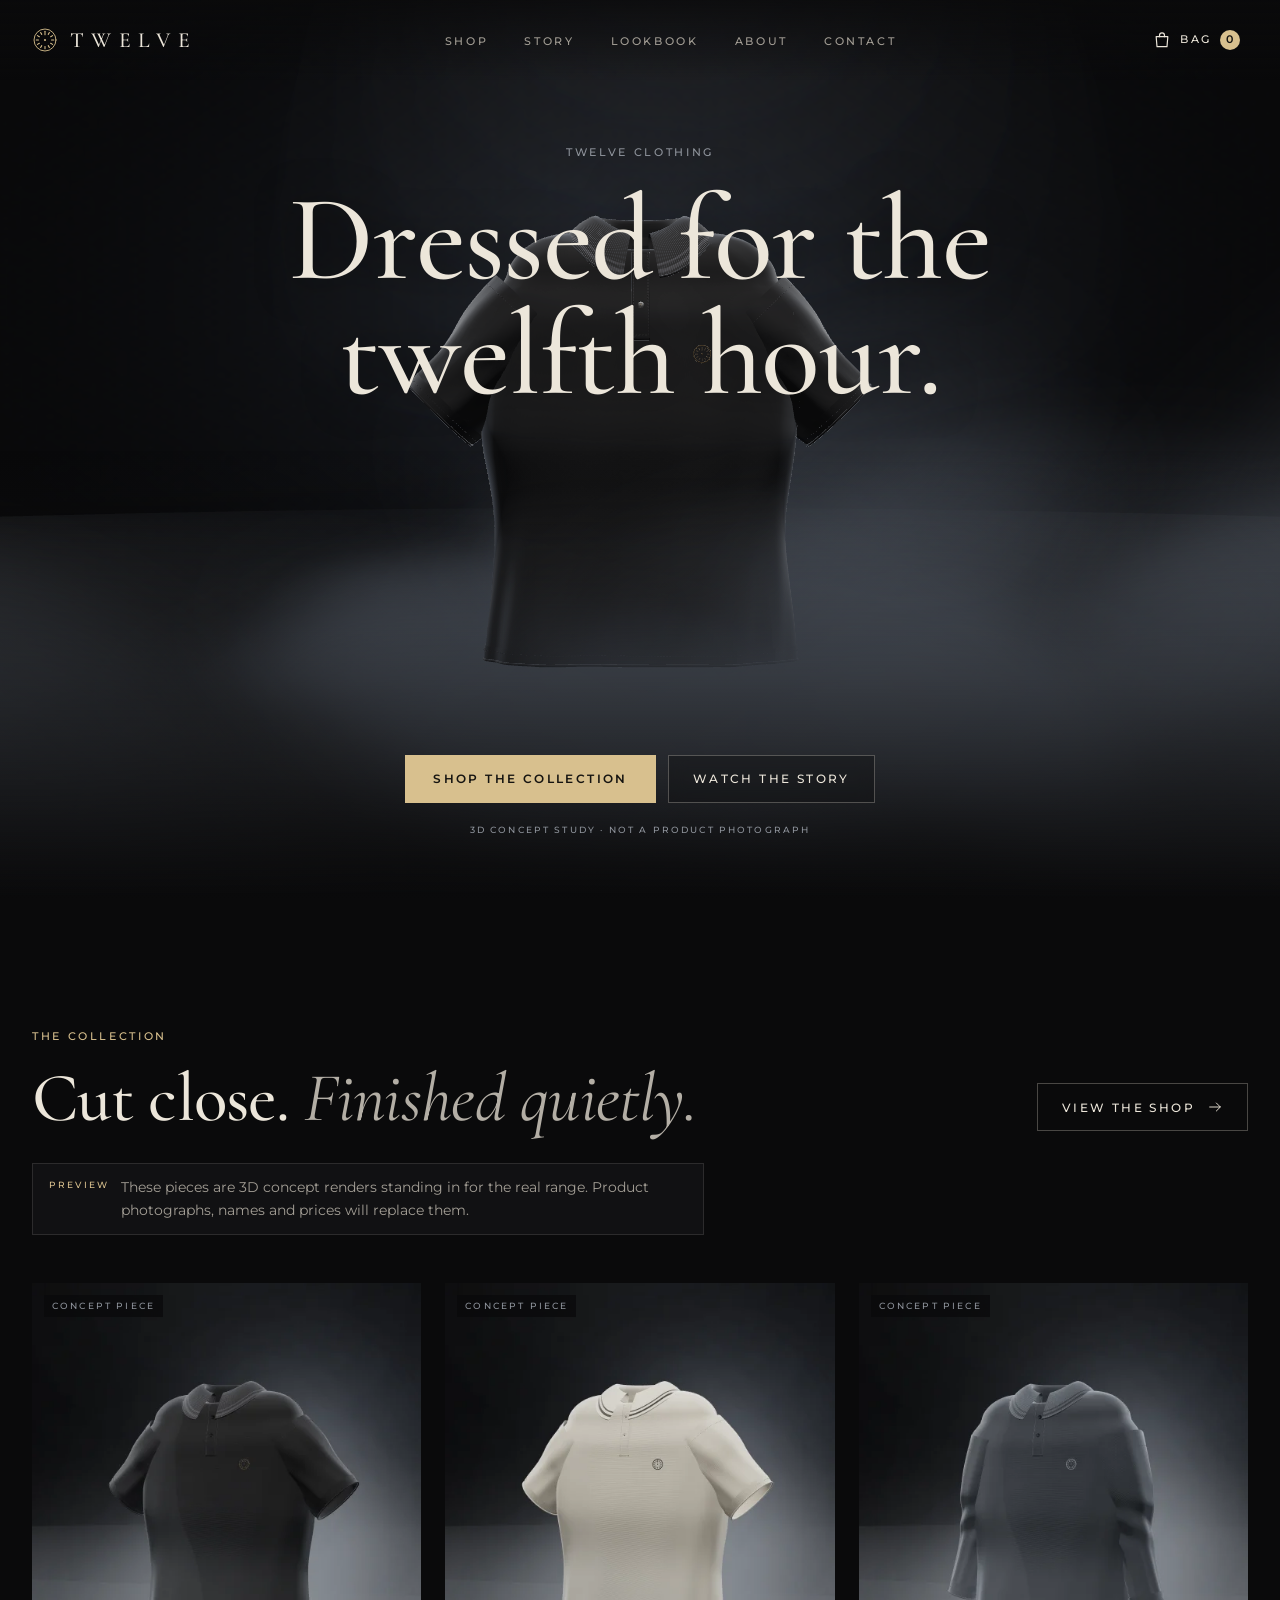
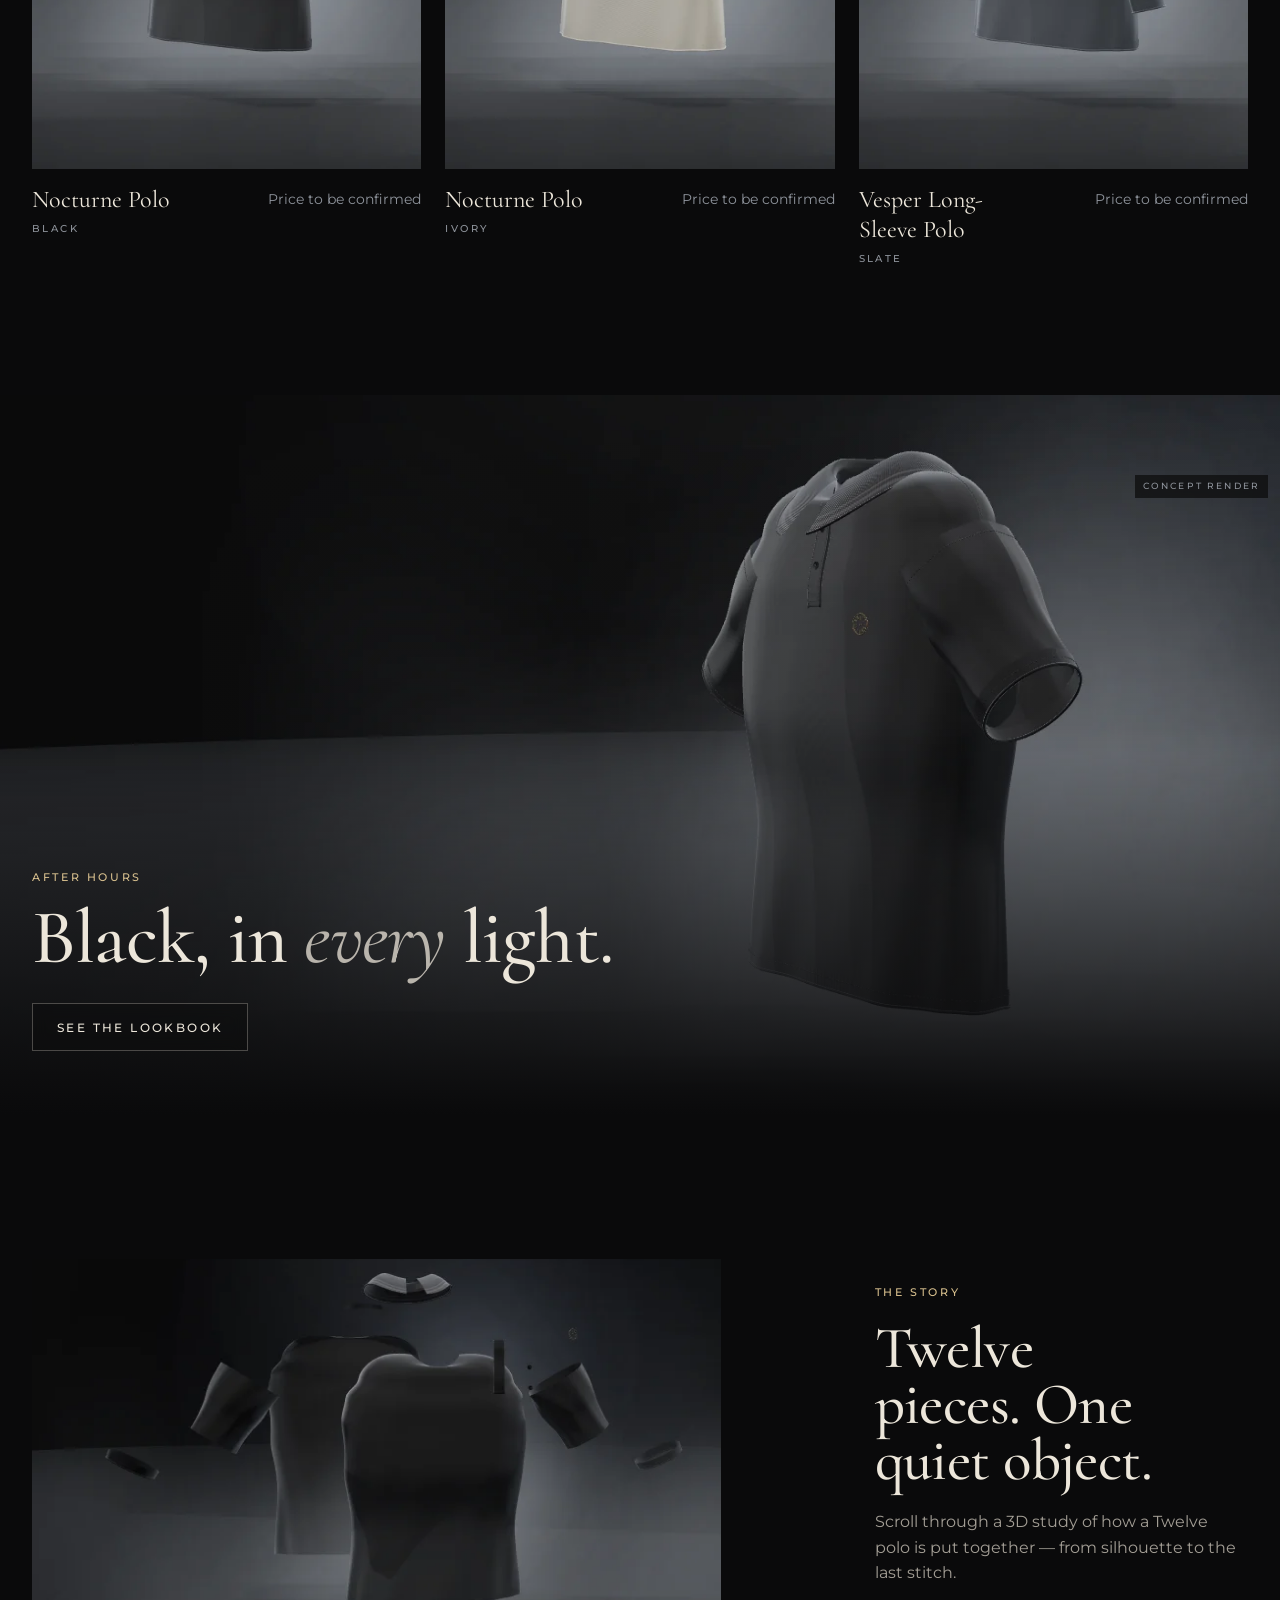
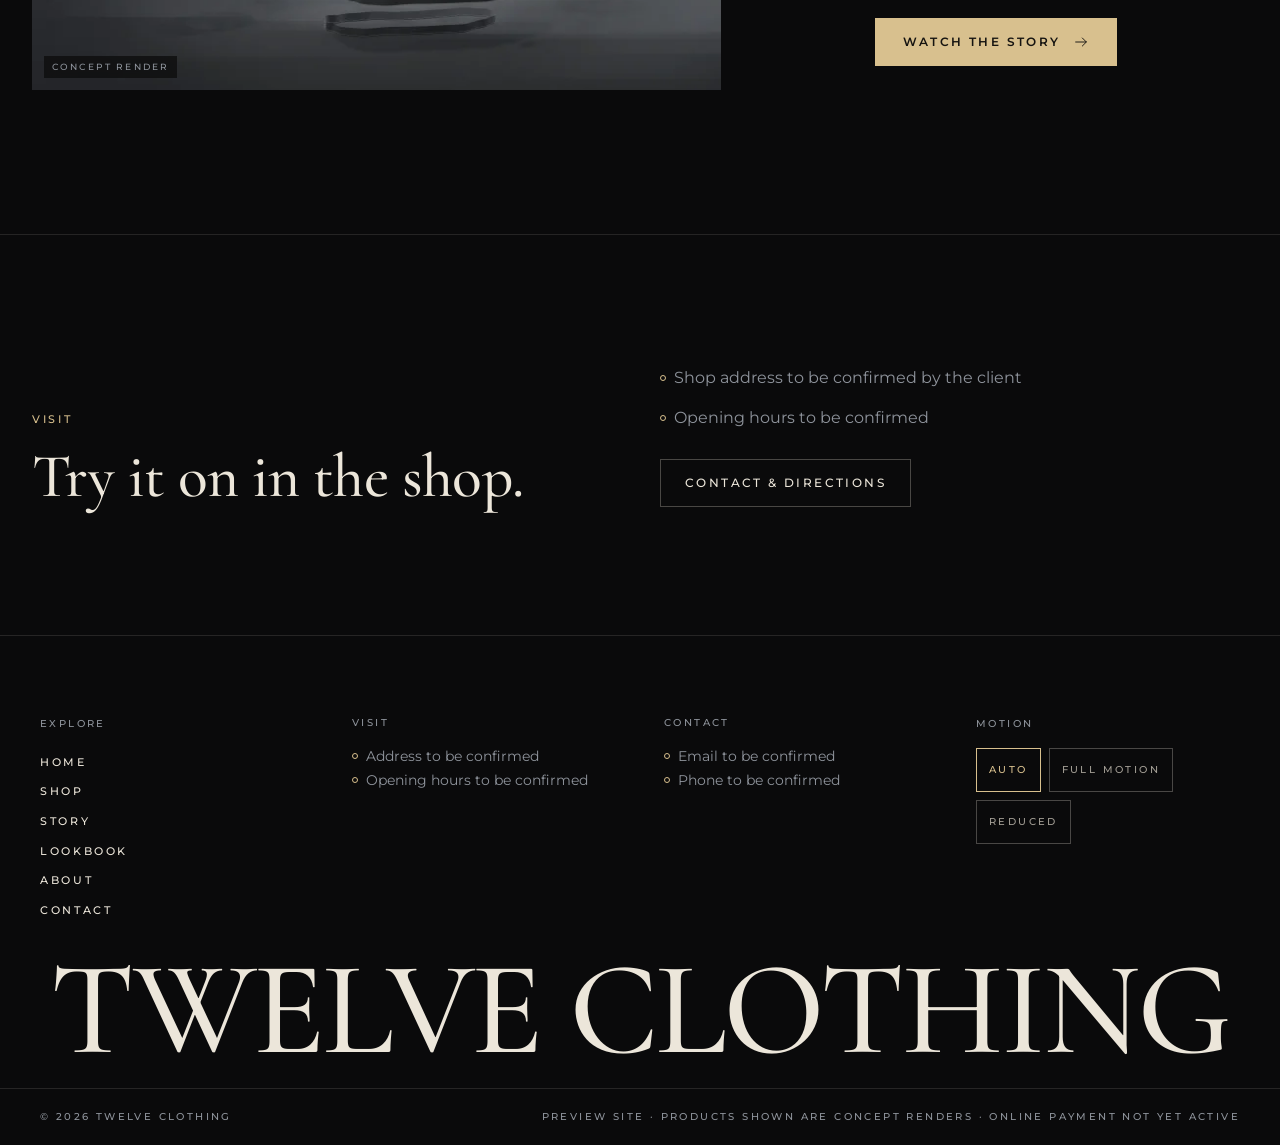
==== commit 5d303e97: "Multi-page store: shop, product, story, lookbook, about, contact and bag pages; faster 3D story with" ====
--- a/index.html
+++ b/index.html
@@ -5,15 +5,20 @@
     <meta name="viewport" content="width=device-width, initial-scale=1, viewport-fit=cover" />
     <meta name="color-scheme" content="dark" />
     <meta name="theme-color" content="#0a0a0b" />
-    <title>Twelve Clothing — The Nocturne Polo</title>
-    <meta name="description" content="Twelve Clothing presents the Nocturne Polo: a black piqué polo explored in 3D, from silhouette to stitch. Demo storefront." />
-    <meta property="og:title" content="Twelve Clothing — The Nocturne Polo" />
-    <meta property="og:description" content="Dressed for the twelfth hour. A black piqué polo explored in 3D." />
-    <meta property="og:image" content="./renders/story-hero-1600.webp" />
+    <title>Twelve Clothing — Dressed for the twelfth hour</title>
+    <meta name="description" content="Twelve Clothing: black clothing, cut close and finished quietly. Shop the collection and explore the story." />
+    <meta property="og:title" content="Twelve Clothing — Dressed for the twelfth hour" />
+    <meta property="og:description" content="Twelve Clothing: black clothing, cut close and finished quietly. Shop the collection and explore the story." />
+    <meta property="og:image" content="https://iamitact.github.io/amit/renders/story-hero-1600.webp" />
     <link rel="icon" type="image/svg+xml" href="./favicon.svg" />
     <link rel="preload" as="image" href="./renders/story-hero-1600.webp" type="image/webp" />
-    <script type="module" crossorigin src="./assets/index-CVW3o4Tx.js"></script>
-    <link rel="stylesheet" crossorigin href="./assets/index-Ch3mi_BL.css">
+    <script type="module" crossorigin src="./assets/index-CdQv4tuR.js"></script>
+    <link rel="modulepreload" crossorigin href="./assets/jsx-runtime-DjAMF3Pa.js">
+    <link rel="modulepreload" crossorigin href="./assets/catalog-BXiqTuuP.js">
+    <link rel="stylesheet" crossorigin href="./assets/index-BXFTC_73.css">
+      <meta name="twelve-root" content="./" />
+    <link rel="canonical" href="https://iamitact.github.io/amit/" />
+    <meta property="og:url" content="https://iamitact.github.io/amit/" />
   </head>
   <body>
     <div id="root"></div>
--- a/assets/index-BXFTC_73.css
+++ b/assets/index-BXFTC_73.css
@@ -0,0 +1 @@
+@font-face{font-family:Cormorant;font-style:normal;font-weight:400;font-display:swap;src:url(./cormorant-latin-400-normal-BGH8Vunh.woff2)format("woff2")}@font-face{font-family:Cormorant;font-style:italic;font-weight:400;font-display:swap;src:url(./cormorant-latin-400-italic-BeDyRDAy.woff2)format("woff2")}@font-face{font-family:Cormorant;font-style:normal;font-weight:500;font-display:swap;src:url(./cormorant-latin-500-normal-EBdSCOD3.woff2)format("woff2")}@font-face{font-family:Cormorant;font-style:italic;font-weight:500;font-display:swap;src:url(./cormorant-latin-500-italic-CxaqvXto.woff2)format("woff2")}@font-face{font-family:Montserrat;font-style:normal;font-weight:400;font-display:swap;src:url(./montserrat-latin-400-normal-BLhwKU8k.woff2)format("woff2")}@font-face{font-family:Montserrat;font-style:normal;font-weight:500;font-display:swap;src:url(./montserrat-latin-500-normal-DRFEGfly.woff2)format("woff2")}@font-face{font-family:Montserrat;font-style:normal;font-weight:600;font-display:swap;src:url(./montserrat-latin-600-normal-UVxSCcoG.woff2)format("woff2")}@layer properties{@supports (((-webkit-hyphens:none)) and (not (margin-trim:inline))) or ((-moz-orient:inline) and (not (color:rgb(from red r g b)))){*,:before,:after{--tw-translate-x:0;--tw-translate-y:0;--tw-translate-z:0;--tw-scale-x:1;--tw-scale-y:1;--tw-scale-z:1;--tw-rotate-x:initial;--tw-rotate-y:initial;--tw-rotate-z:initial;--tw-skew-x:initial;--tw-skew-y:initial;--tw-space-y-reverse:0;--tw-divide-y-reverse:0;--tw-border-style:solid;--tw-gradient-position:initial;--tw-gradient-from:#0000;--tw-gradient-via:#0000;--tw-gradient-to:#0000;--tw-gradient-stops:initial;--tw-gradient-via-stops:initial;--tw-gradient-from-position:0%;--tw-gradient-via-position:50%;--tw-gradient-to-position:100%;--tw-leading:initial;--tw-font-weight:initial;--tw-tracking:initial;--tw-ordinal:initial;--tw-slashed-zero:initial;--tw-numeric-figure:initial;--tw-numeric-spacing:initial;--tw-numeric-fraction:initial;--tw-shadow:0 0 #0000;--tw-shadow-color:initial;--tw-shadow-alpha:100%;--tw-inset-shadow:0 0 #0000;--tw-inset-shadow-color:initial;--tw-inset-shadow-alpha:100%;--tw-ring-color:initial;--tw-ring-shadow:0 0 #0000;--tw-inset-ring-color:initial;--tw-inset-ring-shadow:0 0 #0000;--tw-ring-inset:initial;--tw-ring-offset-width:0px;--tw-ring-offset-color:#fff;--tw-ring-offset-shadow:0 0 #0000;--tw-outline-style:solid;--tw-blur:initial;--tw-brightness:initial;--tw-contrast:initial;--tw-grayscale:initial;--tw-hue-rotate:initial;--tw-invert:initial;--tw-opacity:initial;--tw-saturate:initial;--tw-sepia:initial;--tw-drop-shadow:initial;--tw-drop-shadow-color:initial;--tw-drop-shadow-alpha:100%;--tw-drop-shadow-size:initial;--tw-backdrop-blur:initial;--tw-backdrop-brightness:initial;--tw-backdrop-contrast:initial;--tw-backdrop-grayscale:initial;--tw-backdrop-hue-rotate:initial;--tw-backdrop-invert:initial;--tw-backdrop-opacity:initial;--tw-backdrop-saturate:initial;--tw-backdrop-sepia:initial;--tw-duration:initial;--tw-ease:initial}::backdrop{--tw-translate-x:0;--tw-translate-y:0;--tw-translate-z:0;--tw-scale-x:1;--tw-scale-y:1;--tw-scale-z:1;--tw-rotate-x:initial;--tw-rotate-y:initial;--tw-rotate-z:initial;--tw-skew-x:initial;--tw-skew-y:initial;--tw-space-y-reverse:0;--tw-divide-y-reverse:0;--tw-border-style:solid;--tw-gradient-position:initial;--tw-gradient-from:#0000;--tw-gradient-via:#0000;--tw-gradient-to:#0000;--tw-gradient-stops:initial;--tw-gradient-via-stops:initial;--tw-gradient-from-position:0%;--tw-gradient-via-position:50%;--tw-gradient-to-position:100%;--tw-leading:initial;--tw-font-weight:initial;--tw-tracking:initial;--tw-ordinal:initial;--tw-slashed-zero:initial;--tw-numeric-figure:initial;--tw-numeric-spacing:initial;--tw-numeric-fraction:initial;--tw-shadow:0 0 #0000;--tw-shadow-color:initial;--tw-shadow-alpha:100%;--tw-inset-shadow:0 0 #0000;--tw-inset-shadow-color:initial;--tw-inset-shadow-alpha:100%;--tw-ring-color:initial;--tw-ring-shadow:0 0 #0000;--tw-inset-ring-color:initial;--tw-inset-ring-shadow:0 0 #0000;--tw-ring-inset:initial;--tw-ring-offset-width:0px;--tw-ring-offset-color:#fff;--tw-ring-offset-shadow:0 0 #0000;--tw-outline-style:solid;--tw-blur:initial;--tw-brightness:initial;--tw-contrast:initial;--tw-grayscale:initial;--tw-hue-rotate:initial;--tw-invert:initial;--tw-opacity:initial;--tw-saturate:initial;--tw-sepia:initial;--tw-drop-shadow:initial;--tw-drop-shadow-color:initial;--tw-drop-shadow-alpha:100%;--tw-drop-shadow-size:initial;--tw-backdrop-blur:initial;--tw-backdrop-brightness:initial;--tw-backdrop-contrast:initial;--tw-backdrop-grayscale:initial;--tw-backdrop-hue-rotate:initial;--tw-backdrop-invert:initial;--tw-backdrop-opacity:initial;--tw-backdrop-saturate:initial;--tw-backdrop-sepia:initial;--tw-duration:initial;--tw-ease:initial}}}@layer theme{:root,:host{--font-sans:"Montserrat", ui-sans-serif, system-ui, sans-serif;--font-serif:"Cormorant", "Cormorant Garamond", ui-serif, Georgia, serif;--font-mono:ui-monospace, SFMono-Regular, Menlo, Monaco, Consolas, "Liberation Mono", "Courier New", monospace;--spacing:.25rem;--container-xs:20rem;--container-sm:24rem;--container-md:28rem;--container-lg:32rem;--container-2xl:42rem;--container-3xl:48rem;--container-5xl:64rem;--text-xs:.75rem;--text-xs--line-height:calc(1 / .75);--text-sm:.875rem;--text-sm--line-height:calc(1.25 / .875);--text-base:1rem;--text-base--line-height:calc(1.5 / 1);--text-lg:1.125rem;--text-lg--line-height:calc(1.75 / 1.125);--text-xl:1.25rem;--text-xl--line-height:calc(1.75 / 1.25);--text-2xl:1.5rem;--text-2xl--line-height:calc(2 / 1.5);--text-3xl:1.875rem;--text-3xl--line-height:calc(2.25 / 1.875);--text-4xl:2.25rem;--text-4xl--line-height:calc(2.5 / 2.25);--text-5xl:3rem;--text-5xl--line-height:1;--font-weight-normal:400;--font-weight-medium:500;--font-weight-semibold:600;--leading-tight:1.25;--leading-snug:1.375;--leading-relaxed:1.625;--blur-sm:8px;--blur-md:12px;--default-transition-duration:.15s;--default-transition-timing-function:cubic-bezier(.4, 0, .2, 1);--default-font-family:var(--font-sans);--default-mono-font-family:var(--font-mono);--color-ink:#0a0a0b;--color-coal:#111113;--color-smoke:#8e939b;--color-ivory:#ece6da;--color-muted:#a39e95;--color-gold:#d8c08e;--color-gold-strong:#e8d3a6;--color-on-gold:#151310;--color-line:#ece6da1f;--color-line-strong:#ece6da47;--color-error:#f0a08a;--ease-cinema:cubic-bezier(.22, 1, .36, 1)}}@layer base{*,:after,:before{box-sizing:border-box;border:0 solid;margin:0;padding:0}::backdrop{box-sizing:border-box;border:0 solid;margin:0;padding:0}::-webkit-file-upload-button{box-sizing:border-box;border:0 solid;margin:0;padding:0}::file-selector-button{box-sizing:border-box;border:0 solid;margin:0;padding:0}html,:host{-webkit-text-size-adjust:100%;-moz-tab-size:4;tab-size:4;line-height:1.5;font-family:var(--default-font-family,-apple-system, BlinkMacSystemFont, "Segoe UI", Roboto, "Helvetica Neue", "Noto Sans", Arial, sans-serif, "Apple Color Emoji", "Segoe UI Emoji", "Segoe UI Symbol", "Noto Color Emoji");font-feature-settings:var(--default-font-feature-settings,normal);font-variation-settings:var(--default-font-variation-settings,normal);-webkit-tap-highlight-color:transparent}hr{height:0;color:inherit;border-top-width:1px}abbr:where([title]){-webkit-text-decoration:underline dotted;text-decoration:underline dotted}h1,h2,h3,h4,h5,h6{font-size:inherit;font-weight:inherit}a{color:inherit;-webkit-text-decoration:inherit;-webkit-text-decoration:inherit;-webkit-text-decoration:inherit;-webkit-text-decoration:inherit;text-decoration:inherit}b,strong{font-weight:bolder}code,kbd,samp,pre{font-family:var(--default-mono-font-family,ui-monospace, SFMono-Regular, Menlo, Monaco, Consolas, "Liberation Mono", "Courier New", monospace);font-feature-settings:var(--default-mono-font-feature-settings,normal);font-variation-settings:var(--default-mono-font-variation-settings,normal);font-size:1em}small{font-size:80%}sub,sup{vertical-align:baseline;font-size:75%;line-height:0;position:relative}sub{bottom:-.25em}sup{top:-.5em}table{text-indent:0;border-color:inherit;border-collapse:collapse}:-moz-focusring:where(:not(iframe)){outline:auto}progress{vertical-align:baseline}summary{display:list-item}ol,ul,menu{list-style:none}img,svg,video,canvas,audio,iframe,embed,object{vertical-align:middle;display:block}img,video{max-width:100%;height:auto}button,input,select,optgroup,textarea{font:inherit;font-feature-settings:inherit;font-variation-settings:inherit;letter-spacing:inherit;color:inherit;opacity:1;background-color:#0000;border-radius:0}::-webkit-file-upload-button{font:inherit;font-feature-settings:inherit;font-variation-settings:inherit;letter-spacing:inherit;color:inherit;opacity:1;background-color:#0000;border-radius:0}::file-selector-button{font:inherit;font-feature-settings:inherit;font-variation-settings:inherit;letter-spacing:inherit;color:inherit;opacity:1;background-color:#0000;border-radius:0}:where(select:-webkit-any([multiple],[size])) optgroup{font-weight:bolder}:where(select:is([multiple],[size])) optgroup{font-weight:bolder}:where(select:-webkit-any([multiple],[size])) optgroup option{padding-inline-start:20px}:where(select:is([multiple],[size])) optgroup option{padding-inline-start:20px}::-webkit-file-upload-button{margin-inline-end:4px}::file-selector-button{margin-inline-end:4px}::placeholder{opacity:1}@supports (not ((-webkit-appearance:-apple-pay-button))) or (contain-intrinsic-size:1px){::placeholder{color:currentColor}@supports (color:color-mix(in lab, red, red)){::placeholder{color:color-mix(in oklab, currentcolor 50%, transparent)}}}textarea{resize:vertical}::-webkit-search-decoration{-webkit-appearance:none}::-webkit-date-and-time-value{min-height:1lh;text-align:inherit}::-webkit-datetime-edit{display:inline-flex}::-webkit-datetime-edit-fields-wrapper{padding:0}::-webkit-datetime-edit{padding-block-start:0;padding-block-end:0}::-webkit-datetime-edit-year-field{padding-block-start:0;padding-block-end:0}::-webkit-datetime-edit-month-field{padding-block-start:0;padding-block-end:0}::-webkit-datetime-edit-day-field{padding-block-start:0;padding-block-end:0}::-webkit-datetime-edit-hour-field{padding-block-start:0;padding-block-end:0}::-webkit-datetime-edit-minute-field{padding-block-start:0;padding-block-end:0}::-webkit-datetime-edit-second-field{padding-block-start:0;padding-block-end:0}::-webkit-datetime-edit-millisecond-field{padding-block-start:0;padding-block-end:0}::-webkit-datetime-edit-meridiem-field{padding-block-start:0;padding-block-end:0}::-webkit-calendar-picker-indicator{line-height:1}:-moz-ui-invalid{box-shadow:none}button{-webkit-appearance:button;appearance:button}input:where([type=button],[type=reset],[type=submit]){-webkit-appearance:button;appearance:button}::-webkit-file-upload-button{-webkit-appearance:button;appearance:button}::file-selector-button{-webkit-appearance:button;appearance:button}::-webkit-inner-spin-button{height:auto}::-webkit-outer-spin-button{height:auto}[hidden]:where(:not([hidden=until-found])){display:none!important}html{background:var(--color-ink);color:var(--color-ivory);scroll-behavior:smooth;-webkit-text-size-adjust:100%}body{font-family:var(--font-sans);-webkit-font-smoothing:antialiased;-moz-osx-font-smoothing:grayscale;font-size:1rem;line-height:1.6;overflow-x:clip}::selection{background:var(--color-gold);color:var(--color-on-gold)}:focus-visible{outline:2px solid var(--color-gold);outline-offset:3px;border-radius:2px}button,[role=button],a,summary,label[for]{cursor:pointer}h1,h2,h3{text-wrap:balance}p{text-wrap:pretty}img{max-width:100%;height:auto}dialog{color:inherit}dialog::backdrop{-webkit-backdrop-filter:blur(3px);backdrop-filter:blur(3px);background:#050506b8}@media (prefers-reduced-motion:reduce){html{scroll-behavior:auto}*,:before,:after{transition-duration:.01ms!important;animation-duration:.01ms!important;animation-iteration-count:1!important}}}@layer components{.label{font-family:var(--font-sans);letter-spacing:.24em;text-transform:uppercase;font-size:.6875rem;font-weight:500}.display{font-family:var(--font-serif);letter-spacing:-.01em;font-weight:500;line-height:.95}.btn-gold{background:var(--color-gold);min-height:3rem;color:var(--color-on-gold);letter-spacing:.2em;text-transform:uppercase;transition:background-color .22s var(--ease-cinema), transform .22s var(--ease-cinema);justify-content:center;align-items:center;gap:.75rem;padding:0 1.75rem;font-size:.75rem;font-weight:600;display:inline-flex}.btn-gold:hover{background:var(--color-gold-strong)}.btn-gold:active{transform:translateY(1px)}.btn-ghost{border:1px solid var(--color-line-strong);min-height:3rem;color:var(--color-ivory);letter-spacing:.2em;text-transform:uppercase;transition:border-color .22s var(--ease-cinema), background-color .22s var(--ease-cinema);justify-content:center;align-items:center;gap:.75rem;padding:0 1.5rem;font-size:.75rem;font-weight:500;display:inline-flex}.btn-ghost:hover{border-color:var(--color-ivory);background:#ece6da0d}.link-line{transition:background-size .3s var(--ease-cinema);background-image:linear-gradient(currentColor,currentColor);background-position:0 100%;background-repeat:no-repeat;background-size:0% 1px}.link-line:hover{background-size:100% 1px}.link-line:focus-visible{background-size:100% 1px}.sr-only-focusable:not(:focus){clip:rect(0 0 0 0);white-space:nowrap;width:1px;height:1px;position:absolute;overflow:hidden}}@layer utilities{.pointer-events-auto{pointer-events:auto}.pointer-events-none{pointer-events:none}.visible{visibility:visible}.sr-only{clip-path:inset(50%);white-space:nowrap;border-width:0;width:1px;height:1px;margin:-1px;padding:0;position:absolute;overflow:hidden}.absolute{position:absolute}.fixed{position:fixed}.relative{position:relative}.static{position:static}.sticky{position:sticky}.inset-0{top:0;bottom:0;left:0;right:0}.-inset-x-10{inset-inline:calc(var(--spacing) * -10)}.inset-x-0{left:0;right:0}.inset-x-3{inset-inline:calc(var(--spacing) * 3)}.-inset-y-12{inset-block:calc(var(--spacing) * -12)}.inset-y-0{top:0;bottom:0}.-top-\[0\.55rem\]{top:-.55rem}.-top-\[3px\]{top:-3px}.top-0{top:0}.top-1\/2{top:50%}.top-3{top:calc(var(--spacing) * 3)}.top-20{top:calc(var(--spacing) * 20)}.top-\[17svh\]{top:17svh}.top-\[23svh\]{top:23svh}.right-3{right:calc(var(--spacing) * 3)}.right-5{right:calc(var(--spacing) * 5)}.right-6{right:calc(var(--spacing) * 6)}.bottom-0{bottom:0}.bottom-1\.5{bottom:calc(var(--spacing) * 1.5)}.bottom-3{bottom:calc(var(--spacing) * 3)}.bottom-\[6svh\]{bottom:6svh}.bottom-\[7svh\]{bottom:7svh}.bottom-\[9svh\]{bottom:9svh}.-left-\[3px\]{left:-3px}.left-0{left:0}.left-2{left:calc(var(--spacing) * 2)}.left-3{left:calc(var(--spacing) * 3)}.left-4{left:calc(var(--spacing) * 4)}.left-6{left:calc(var(--spacing) * 6)}.left-8{left:calc(var(--spacing) * 8)}.isolate{isolation:isolate}.-z-10{z-index:calc(10 * -1)}.z-10{z-index:10}.z-50{z-index:50}.z-\[60\]{z-index:60}.col-span-5{grid-column:span 5/span 5}.col-span-7{grid-column:span 7/span 7}.col-span-8{grid-column:span 8/span 8}.col-span-12{grid-column:span 12/span 12}.col-start-5{grid-column-start:5}.container{width:100%}@media (min-width:40rem){.container{max-width:40rem}}@media (min-width:48rem){.container{max-width:48rem}}@media (min-width:64rem){.container{max-width:64rem}}@media (min-width:80rem){.container{max-width:80rem}}@media (min-width:96rem){.container{max-width:96rem}}.m-auto{margin:auto}.mx-3{margin-inline:calc(var(--spacing) * 3)}.mx-auto{margin-inline-start:auto;margin-inline-end:auto}.mt-0\.5{margin-top:calc(var(--spacing) * .5)}.mt-1{margin-top:var(--spacing)}.mt-1\.5{margin-top:calc(var(--spacing) * 1.5)}.mt-2{margin-top:calc(var(--spacing) * 2)}.mt-2\.5{margin-top:calc(var(--spacing) * 2.5)}.mt-3{margin-top:calc(var(--spacing) * 3)}.mt-4{margin-top:calc(var(--spacing) * 4)}.mt-5{margin-top:calc(var(--spacing) * 5)}.mt-6{margin-top:calc(var(--spacing) * 6)}.mt-7{margin-top:calc(var(--spacing) * 7)}.mt-8{margin-top:calc(var(--spacing) * 8)}.mt-9{margin-top:calc(var(--spacing) * 9)}.mt-10{margin-top:calc(var(--spacing) * 10)}.mt-12{margin-top:calc(var(--spacing) * 12)}.mt-16{margin-top:calc(var(--spacing) * 16)}.mt-20{margin-top:calc(var(--spacing) * 20)}.mt-24{margin-top:calc(var(--spacing) * 24)}.mt-28{margin-top:calc(var(--spacing) * 28)}.mt-auto{margin-top:auto}.mr-0{margin-right:0}.mb-2{margin-bottom:calc(var(--spacing) * 2)}.mb-3{margin-bottom:calc(var(--spacing) * 3)}.mb-4{margin-bottom:calc(var(--spacing) * 4)}.mb-5{margin-bottom:calc(var(--spacing) * 5)}.ml-auto{margin-left:auto}.block{display:block}.contents{display:contents}.flex{display:flex}.grid{display:grid}.hidden{display:none}.inline-block{display:inline-block}.inline-flex{display:inline-flex}.aspect-\[4\/5\]{aspect-ratio:4/5}.h-1\.5{height:calc(var(--spacing) * 1.5)}.h-1\/2{height:50%}.h-2\/5{height:40%}.h-3{height:calc(var(--spacing) * 3)}.h-5{height:calc(var(--spacing) * 5)}.h-8{height:calc(var(--spacing) * 8)}.h-11{height:calc(var(--spacing) * 11)}.h-12{height:calc(var(--spacing) * 12)}.h-16{height:calc(var(--spacing) * 16)}.h-40{height:calc(var(--spacing) * 40)}.h-\[7\.5rem\]{height:7.5rem}.h-\[7px\]{height:7px}.h-\[34vh\]{height:34vh}.h-\[55\%\]{height:55%}.h-\[760svh\]{height:760svh}.h-\[calc\(100svh-4rem\)\]{height:calc(100svh - 4rem)}.h-dvh{height:100dvh}.h-full{height:100%}.h-px{height:1px}.h-svh{height:100svh}.max-h-\[88svh\]{max-height:88svh}.max-h-\[92dvh\]{max-height:92dvh}.max-h-dvh{max-height:100dvh}.min-h-5{min-height:calc(var(--spacing) * 5)}.min-h-9{min-height:calc(var(--spacing) * 9)}.min-h-11{min-height:calc(var(--spacing) * 11)}.min-h-12{min-height:calc(var(--spacing) * 12)}.min-h-14{min-height:calc(var(--spacing) * 14)}.min-h-\[36rem\]{min-height:36rem}.min-h-\[80svh\]{min-height:80svh}.min-h-svh{min-height:100svh}.w-1\.5{width:calc(var(--spacing) * 1.5)}.w-1\/2{width:50%}.w-3{width:calc(var(--spacing) * 3)}.w-5{width:calc(var(--spacing) * 5)}.w-8{width:calc(var(--spacing) * 8)}.w-11{width:calc(var(--spacing) * 11)}.w-24{width:calc(var(--spacing) * 24)}.w-32{width:calc(var(--spacing) * 32)}.w-\[7px\]{width:7px}.w-\[calc\(100\%-2rem\)\]{width:calc(100% - 2rem)}.w-full{width:100%}.w-max{width:max-content}.w-px{width:1px}.max-w-2xl{max-width:var(--container-2xl)}.max-w-3xl{max-width:var(--container-3xl)}.max-w-5xl{max-width:var(--container-5xl)}.max-w-\[8\.5rem\]{max-width:8.5rem}.max-w-\[14ch\]{max-width:14ch}.max-w-\[16ch\]{max-width:16ch}.max-w-\[1200px\]{max-width:1200px}.max-w-\[1500px\]{max-width:1500px}.max-w-\[1600px\]{max-width:1600px}.max-w-lg{max-width:var(--container-lg)}.max-w-md{max-width:var(--container-md)}.max-w-sm{max-width:var(--container-sm)}.max-w-xs{max-width:var(--container-xs)}.min-w-0{min-width:0}.min-w-5{min-width:calc(var(--spacing) * 5)}.min-w-11{min-width:calc(var(--spacing) * 11)}.min-w-\[28rem\]{min-width:28rem}.flex-1{flex:1}.shrink-0{flex-shrink:0}.origin-top{transform-origin:top}.-translate-y-1\/2{--tw-translate-y:calc(calc(1 / 2 * 100%) * -1);translate:var(--tw-translate-x) var(--tw-translate-y)}.translate-y-0{--tw-translate-y:0px;translate:var(--tw-translate-x) var(--tw-translate-y)}.translate-y-2{--tw-translate-y:calc(var(--spacing) * 2);translate:var(--tw-translate-x) var(--tw-translate-y)}.translate-y-3{--tw-translate-y:calc(var(--spacing) * 3);translate:var(--tw-translate-x) var(--tw-translate-y)}.scale-100{--tw-scale-x:100%;--tw-scale-y:100%;--tw-scale-z:100%;scale:var(--tw-scale-x) var(--tw-scale-y)}.scale-\[1\.02\]{scale:1.02}.transform{transform:var(--tw-rotate-x,) var(--tw-rotate-y,) var(--tw-rotate-z,) var(--tw-skew-x,) var(--tw-skew-y,)}.animate-\[cue_2\.4s_var\(--ease-cinema\)_infinite\]{animation:cue 2.4s var(--ease-cinema) infinite}.cursor-not-allowed{cursor:not-allowed}.cursor-pointer{cursor:pointer}.resize{resize:both}.list-none{list-style-type:none}.grid-cols-1{grid-template-columns:repeat(1,minmax(0,1fr))}.grid-cols-12{grid-template-columns:repeat(12,minmax(0,1fr))}.flex-col{flex-direction:column}.flex-wrap{flex-wrap:wrap}.content-start{align-content:flex-start}.items-baseline{align-items:baseline}.items-center{align-items:center}.items-end{align-items:flex-end}.items-start{align-items:flex-start}.justify-between{justify-content:space-between}.justify-center{justify-content:center}.justify-end{justify-content:flex-end}.gap-1{gap:var(--spacing)}.gap-2{gap:calc(var(--spacing) * 2)}.gap-3{gap:calc(var(--spacing) * 3)}.gap-4{gap:calc(var(--spacing) * 4)}.gap-5{gap:calc(var(--spacing) * 5)}.gap-6{gap:calc(var(--spacing) * 6)}.gap-8{gap:calc(var(--spacing) * 8)}.gap-9{gap:calc(var(--spacing) * 9)}.gap-10{gap:calc(var(--spacing) * 10)}.gap-12{gap:calc(var(--spacing) * 12)}.gap-14{gap:calc(var(--spacing) * 14)}:where(.space-y-1\.5>:not(:last-child)){--tw-space-y-reverse:0;margin-block-start:calc(calc(var(--spacing) * 1.5) * var(--tw-space-y-reverse));margin-block-end:calc(calc(var(--spacing) * 1.5) * calc(1 - var(--tw-space-y-reverse)))}:where(.space-y-2>:not(:last-child)){--tw-space-y-reverse:0;margin-block-start:calc(calc(var(--spacing) * 2) * var(--tw-space-y-reverse));margin-block-end:calc(calc(var(--spacing) * 2) * calc(1 - var(--tw-space-y-reverse)))}:where(.space-y-3>:not(:last-child)){--tw-space-y-reverse:0;margin-block-start:calc(calc(var(--spacing) * 3) * var(--tw-space-y-reverse));margin-block-end:calc(calc(var(--spacing) * 3) * calc(1 - var(--tw-space-y-reverse)))}:where(.space-y-4>:not(:last-child)){--tw-space-y-reverse:0;margin-block-start:calc(calc(var(--spacing) * 4) * var(--tw-space-y-reverse));margin-block-end:calc(calc(var(--spacing) * 4) * calc(1 - var(--tw-space-y-reverse)))}:where(.space-y-5>:not(:last-child)){--tw-space-y-reverse:0;margin-block-start:calc(calc(var(--spacing) * 5) * var(--tw-space-y-reverse));margin-block-end:calc(calc(var(--spacing) * 5) * calc(1 - var(--tw-space-y-reverse)))}.gap-x-3{column-gap:calc(var(--spacing) * 3)}.gap-x-4{column-gap:calc(var(--spacing) * 4)}.gap-x-6{column-gap:calc(var(--spacing) * 6)}.gap-x-10{column-gap:calc(var(--spacing) * 10)}.gap-y-1{row-gap:var(--spacing)}.gap-y-14{row-gap:calc(var(--spacing) * 14)}.gap-y-16{row-gap:calc(var(--spacing) * 16)}:where(.divide-y>:not(:last-child)){--tw-divide-y-reverse:0;border-bottom-style:var(--tw-border-style);border-top-style:var(--tw-border-style);border-top-width:calc(1px * var(--tw-divide-y-reverse));border-bottom-width:calc(1px * calc(1 - var(--tw-divide-y-reverse)))}:where(.divide-line>:not(:last-child)){border-color:var(--color-line)}.overflow-hidden{overflow:hidden}.overflow-x-auto{overflow-x:auto}.overflow-y-auto{overflow-y:auto}.rounded-full{border-radius:2147483647px}.border{border-style:var(--tw-border-style);border-width:1px}.border-y{border-block-style:var(--tw-border-style);border-block-start-width:1px;border-block-end-width:1px}.border-t{border-top-style:var(--tw-border-style);border-top-width:1px}.border-b{border-bottom-style:var(--tw-border-style);border-bottom-width:1px}.border-dashed{--tw-border-style:dashed;border-style:dashed}.border-gold{border-color:var(--color-gold)}.border-line{border-color:var(--color-line)}.border-line-strong{border-color:var(--color-line-strong)}.border-transparent{border-color:#0000}.bg-coal{background-color:var(--color-coal)}.bg-gold{background-color:var(--color-gold)}.bg-gold\/60{background-color:#d8c08e99}@supports (color:color-mix(in lab, red, red)){.bg-gold\/60{background-color:color-mix(in oklab, var(--color-gold) 60%, transparent)}}.bg-ink{background-color:var(--color-ink)}.bg-ink\/30{background-color:#0a0a0b4d}@supports (color:color-mix(in lab, red, red)){.bg-ink\/30{background-color:color-mix(in oklab, var(--color-ink) 30%, transparent)}}.bg-ink\/40{background-color:#0a0a0b66}@supports (color:color-mix(in lab, red, red)){.bg-ink\/40{background-color:color-mix(in oklab, var(--color-ink) 40%, transparent)}}.bg-ink\/70{background-color:#0a0a0bb3}@supports (color:color-mix(in lab, red, red)){.bg-ink\/70{background-color:color-mix(in oklab, var(--color-ink) 70%, transparent)}}.bg-ink\/75{background-color:#0a0a0bbf}@supports (color:color-mix(in lab, red, red)){.bg-ink\/75{background-color:color-mix(in oklab, var(--color-ink) 75%, transparent)}}.bg-ink\/88{background-color:#0a0a0be0}@supports (color:color-mix(in lab, red, red)){.bg-ink\/88{background-color:color-mix(in oklab, var(--color-ink) 88%, transparent)}}.bg-ivory\/95{background-color:#ece6daf2}@supports (color:color-mix(in lab, red, red)){.bg-ivory\/95{background-color:color-mix(in oklab, var(--color-ivory) 95%, transparent)}}.bg-line{background-color:var(--color-line)}.bg-transparent{background-color:#0000}.bg-gradient-to-b{--tw-gradient-position:to bottom in oklab;background-image:linear-gradient(var(--tw-gradient-stops))}.bg-gradient-to-r{--tw-gradient-position:to right in oklab;background-image:linear-gradient(var(--tw-gradient-stops))}.bg-gradient-to-t{--tw-gradient-position:to top in oklab;background-image:linear-gradient(var(--tw-gradient-stops))}.bg-\[radial-gradient\(closest-side\,rgba\(10\,10\,11\,0\.82\)\,rgba\(10\,10\,11\,0\.5\)_60\%\,transparent\)\]{background-image:radial-gradient(closest-side,#0a0a0bd1,#0a0a0b80 60%,#0000)}.from-ink{--tw-gradient-from:var(--color-ink);--tw-gradient-stops:var(--tw-gradient-via-stops,var(--tw-gradient-position), var(--tw-gradient-from) var(--tw-gradient-from-position), var(--tw-gradient-to) var(--tw-gradient-to-position))}.from-ink\/70{--tw-gradient-from:#0a0a0bb3}@supports (color:color-mix(in lab, red, red)){.from-ink\/70{--tw-gradient-from:color-mix(in oklab, var(--color-ink) 70%, transparent)}}.from-ink\/70{--tw-gradient-stops:var(--tw-gradient-via-stops,var(--tw-gradient-position), var(--tw-gradient-from) var(--tw-gradient-from-position), var(--tw-gradient-to) var(--tw-gradient-to-position))}.from-ink\/80{--tw-gradient-from:#0a0a0bcc}@supports (color:color-mix(in lab, red, red)){.from-ink\/80{--tw-gradient-from:color-mix(in oklab, var(--color-ink) 80%, transparent)}}.from-ink\/80{--tw-gradient-stops:var(--tw-gradient-via-stops,var(--tw-gradient-position), var(--tw-gradient-from) var(--tw-gradient-from-position), var(--tw-gradient-to) var(--tw-gradient-to-position))}.via-ink\/20{--tw-gradient-via:#0a0a0b33}@supports (color:color-mix(in lab, red, red)){.via-ink\/20{--tw-gradient-via:color-mix(in oklab, var(--color-ink) 20%, transparent)}}.via-ink\/20{--tw-gradient-via-stops:var(--tw-gradient-position), var(--tw-gradient-from) var(--tw-gradient-from-position), var(--tw-gradient-via) var(--tw-gradient-via-position), var(--tw-gradient-to) var(--tw-gradient-to-position);--tw-gradient-stops:var(--tw-gradient-via-stops)}.via-ink\/40{--tw-gradient-via:#0a0a0b66}@supports (color:color-mix(in lab, red, red)){.via-ink\/40{--tw-gradient-via:color-mix(in oklab, var(--color-ink) 40%, transparent)}}.via-ink\/40{--tw-gradient-via-stops:var(--tw-gradient-position), var(--tw-gradient-from) var(--tw-gradient-from-position), var(--tw-gradient-via) var(--tw-gradient-via-position), var(--tw-gradient-to) var(--tw-gradient-to-position);--tw-gradient-stops:var(--tw-gradient-via-stops)}.to-transparent{--tw-gradient-to:transparent;--tw-gradient-stops:var(--tw-gradient-via-stops,var(--tw-gradient-position), var(--tw-gradient-from) var(--tw-gradient-from-position), var(--tw-gradient-to) var(--tw-gradient-to-position))}.object-cover{object-fit:cover}.p-0{padding:0}.p-6{padding:calc(var(--spacing) * 6)}.px-1{padding-inline:var(--spacing)}.px-2{padding-inline:calc(var(--spacing) * 2)}.px-3{padding-inline:calc(var(--spacing) * 3)}.px-4{padding-inline:calc(var(--spacing) * 4)}.px-6{padding-inline:calc(var(--spacing) * 6)}.px-8{padding-inline:calc(var(--spacing) * 8)}.py-1{padding-block:var(--spacing)}.py-1\.5{padding-block:calc(var(--spacing) * 1.5)}.py-2{padding-block:calc(var(--spacing) * 2)}.py-3{padding-block:calc(var(--spacing) * 3)}.py-5{padding-block:calc(var(--spacing) * 5)}.py-6{padding-block:calc(var(--spacing) * 6)}.py-20{padding-block:calc(var(--spacing) * 20)}.py-24{padding-block:calc(var(--spacing) * 24)}.pt-1{padding-top:var(--spacing)}.pt-3{padding-top:calc(var(--spacing) * 3)}.pt-6{padding-top:calc(var(--spacing) * 6)}.pt-12{padding-top:calc(var(--spacing) * 12)}.pt-16{padding-top:calc(var(--spacing) * 16)}.pt-20{padding-top:calc(var(--spacing) * 20)}.pt-24{padding-top:calc(var(--spacing) * 24)}.pt-28{padding-top:calc(var(--spacing) * 28)}.pt-32{padding-top:calc(var(--spacing) * 32)}.pt-\[15svh\]{padding-top:15svh}.pt-\[16svh\]{padding-top:16svh}.pr-4{padding-right:calc(var(--spacing) * 4)}.pb-6{padding-bottom:calc(var(--spacing) * 6)}.pb-8{padding-bottom:calc(var(--spacing) * 8)}.pb-10{padding-bottom:calc(var(--spacing) * 10)}.pb-24{padding-bottom:calc(var(--spacing) * 24)}.pb-28{padding-bottom:calc(var(--spacing) * 28)}.pb-\[6svh\]{padding-bottom:6svh}.pb-\[7svh\]{padding-bottom:7svh}.text-center{text-align:center}.text-left{text-align:left}.text-right{text-align:right}.font-serif{font-family:var(--font-serif)}.text-2xl{font-size:var(--text-2xl);line-height:var(--tw-leading,var(--text-2xl--line-height))}.text-3xl{font-size:var(--text-3xl);line-height:var(--tw-leading,var(--text-3xl--line-height))}.text-4xl{font-size:var(--text-4xl);line-height:var(--tw-leading,var(--text-4xl--line-height))}.text-5xl{font-size:var(--text-5xl);line-height:var(--tw-leading,var(--text-5xl--line-height))}.text-base{font-size:var(--text-base);line-height:var(--tw-leading,var(--text-base--line-height))}.text-lg{font-size:var(--text-lg);line-height:var(--tw-leading,var(--text-lg--line-height))}.text-sm{font-size:var(--text-sm);line-height:var(--tw-leading,var(--text-sm--line-height))}.text-xl{font-size:var(--text-xl);line-height:var(--tw-leading,var(--text-xl--line-height))}.text-xs{font-size:var(--text-xs);line-height:var(--tw-leading,var(--text-xs--line-height))}.text-\[0\.95rem\]{font-size:.95rem}.text-\[0\.625rem\]{font-size:.625rem}.text-\[0\.5625rem\]{font-size:.5625rem}.text-\[0\.6875rem\]{font-size:.6875rem}.text-\[1\.35rem\]{font-size:1.35rem}.text-\[clamp\(2\.2rem\,3\.6vw\,3\.4rem\)\]{font-size:clamp(2.2rem,3.6vw,3.4rem)}.text-\[clamp\(2\.2rem\,4\.6vw\,4\.4rem\)\]{font-size:clamp(2.2rem,4.6vw,4.4rem)}.text-\[clamp\(2\.4rem\,4\.6vw\,4\.4rem\)\]{font-size:clamp(2.4rem,4.6vw,4.4rem)}.text-\[clamp\(2\.4rem\,4vw\,3\.8rem\)\]{font-size:clamp(2.4rem,4vw,3.8rem)}.text-\[clamp\(2\.6rem\,4\.6vw\,4\.4rem\)\]{font-size:clamp(2.6rem,4.6vw,4.4rem)}.text-\[clamp\(2\.6rem\,4\.8vw\,4\.6rem\)\]{font-size:clamp(2.6rem,4.8vw,4.6rem)}.text-\[clamp\(2\.6rem\,6vw\,6rem\)\]{font-size:clamp(2.6rem,6vw,6rem)}.text-\[clamp\(2\.8rem\,4\.8vw\,4\.6rem\)\]{font-size:clamp(2.8rem,4.8vw,4.6rem)}.text-\[clamp\(2\.8rem\,5\.4vw\,5\.2rem\)\]{font-size:clamp(2.8rem,5.4vw,5.2rem)}.text-\[clamp\(2\.9rem\,7\.4vw\,7\.6rem\)\]{font-size:clamp(2.9rem,7.4vw,7.6rem)}.text-\[clamp\(2rem\,3\.2vw\,3rem\)\]{font-size:clamp(2rem,3.2vw,3rem)}.text-\[clamp\(2rem\,3\.4vw\,3\.2rem\)\]{font-size:clamp(2rem,3.4vw,3.2rem)}.text-\[clamp\(3\.2rem\,7vw\,7rem\)\]{font-size:clamp(3.2rem,7vw,7rem)}.text-\[clamp\(3\.2rem\,8vw\,8rem\)\]{font-size:clamp(3.2rem,8vw,8rem)}.text-\[clamp\(3\.4rem\,9\.5vw\,9rem\)\]{font-size:clamp(3.4rem,9.5vw,9rem)}.text-\[clamp\(3\.4rem\,10vw\,10rem\)\]{font-size:clamp(3.4rem,10vw,10rem)}.text-\[clamp\(3rem\,6vw\,6rem\)\]{font-size:clamp(3rem,6vw,6rem)}.text-\[clamp\(3rem\,7vw\,6rem\)\]{font-size:clamp(3rem,7vw,6rem)}.text-\[clamp\(4\.6rem\,15vw\,13\.5rem\)\]{font-size:clamp(4.6rem,15vw,13.5rem)}.leading-\[0\.8\]{--tw-leading:.8;line-height:.8}.leading-relaxed{--tw-leading:var(--leading-relaxed);line-height:var(--leading-relaxed)}.leading-snug{--tw-leading:var(--leading-snug);line-height:var(--leading-snug)}.leading-tight{--tw-leading:var(--leading-tight);line-height:var(--leading-tight)}.font-medium{--tw-font-weight:var(--font-weight-medium);font-weight:var(--font-weight-medium)}.font-normal{--tw-font-weight:var(--font-weight-normal);font-weight:var(--font-weight-normal)}.font-semibold{--tw-font-weight:var(--font-weight-semibold);font-weight:var(--font-weight-semibold)}.tracking-\[-0\.02em\]{--tw-tracking:-.02em;letter-spacing:-.02em}.tracking-\[0\.02em\]{--tw-tracking:.02em;letter-spacing:.02em}.tracking-\[0\.34em\]{--tw-tracking:.34em;letter-spacing:.34em}.whitespace-nowrap{white-space:nowrap}.whitespace-pre-line{white-space:pre-line}.text-error{color:var(--color-error)}.text-gold{color:var(--color-gold)}.text-ivory{color:var(--color-ivory)}.text-ivory\/75{color:#ece6dabf}@supports (color:color-mix(in lab, red, red)){.text-ivory\/75{color:color-mix(in oklab, var(--color-ivory) 75%, transparent)}}.text-ivory\/80{color:#ece6dacc}@supports (color:color-mix(in lab, red, red)){.text-ivory\/80{color:color-mix(in oklab, var(--color-ivory) 80%, transparent)}}.text-ivory\/85{color:#ece6dad9}@supports (color:color-mix(in lab, red, red)){.text-ivory\/85{color:color-mix(in oklab, var(--color-ivory) 85%, transparent)}}.text-ivory\/90{color:#ece6dae6}@supports (color:color-mix(in lab, red, red)){.text-ivory\/90{color:color-mix(in oklab, var(--color-ivory) 90%, transparent)}}.text-ivory\/95{color:#ece6daf2}@supports (color:color-mix(in lab, red, red)){.text-ivory\/95{color:color-mix(in oklab, var(--color-ivory) 95%, transparent)}}.text-muted{color:var(--color-muted)}.text-on-gold{color:var(--color-on-gold)}.text-smoke{color:var(--color-smoke)}.capitalize{text-transform:capitalize}.uppercase{text-transform:uppercase}.italic{font-style:italic}.not-italic{font-style:normal}.tabular-nums{--tw-numeric-spacing:tabular-nums;font-variant-numeric:var(--tw-ordinal,) var(--tw-slashed-zero,) var(--tw-numeric-figure,) var(--tw-numeric-spacing,) var(--tw-numeric-fraction,)}.opacity-0{opacity:0}.opacity-50{opacity:.5}.opacity-70{opacity:.7}.opacity-100{opacity:1}.shadow{--tw-shadow:0 1px 3px 0 var(--tw-shadow-color,#0000001a), 0 1px 2px -1px var(--tw-shadow-color,#0000001a);box-shadow:var(--tw-inset-shadow), var(--tw-inset-ring-shadow), var(--tw-ring-offset-shadow), var(--tw-ring-shadow), var(--tw-shadow)}.shadow-\[0_0_0_4px_rgba\(216\,192\,142\,0\.18\)\]{--tw-shadow:0 0 0 4px var(--tw-shadow-color,#d8c08e2e);box-shadow:var(--tw-inset-shadow), var(--tw-inset-ring-shadow), var(--tw-ring-offset-shadow), var(--tw-ring-shadow), var(--tw-shadow)}.ring{--tw-ring-shadow:var(--tw-ring-inset,) 0 0 0 calc(1px + var(--tw-ring-offset-width)) var(--tw-ring-color,currentcolor);box-shadow:var(--tw-inset-shadow), var(--tw-inset-ring-shadow), var(--tw-ring-offset-shadow), var(--tw-ring-shadow), var(--tw-shadow)}.outline{outline-style:var(--tw-outline-style);outline-width:1px}.filter{filter:var(--tw-blur,) var(--tw-brightness,) var(--tw-contrast,) var(--tw-grayscale,) var(--tw-hue-rotate,) var(--tw-invert,) var(--tw-saturate,) var(--tw-sepia,) var(--tw-drop-shadow,)}.backdrop-blur-md{--tw-backdrop-blur:blur(var(--blur-md));-webkit-backdrop-filter:var(--tw-backdrop-blur,) var(--tw-backdrop-brightness,) var(--tw-backdrop-contrast,) var(--tw-backdrop-grayscale,) var(--tw-backdrop-hue-rotate,) var(--tw-backdrop-invert,) var(--tw-backdrop-opacity,) var(--tw-backdrop-saturate,) var(--tw-backdrop-sepia,);backdrop-filter:var(--tw-backdrop-blur,) var(--tw-backdrop-brightness,) var(--tw-backdrop-contrast,) var(--tw-backdrop-grayscale,) var(--tw-backdrop-hue-rotate,) var(--tw-backdrop-invert,) var(--tw-backdrop-opacity,) var(--tw-backdrop-saturate,) var(--tw-backdrop-sepia,)}.backdrop-blur-sm{--tw-backdrop-blur:blur(var(--blur-sm));-webkit-backdrop-filter:var(--tw-backdrop-blur,) var(--tw-backdrop-brightness,) var(--tw-backdrop-contrast,) var(--tw-backdrop-grayscale,) var(--tw-backdrop-hue-rotate,) var(--tw-backdrop-invert,) var(--tw-backdrop-opacity,) var(--tw-backdrop-saturate,) var(--tw-backdrop-sepia,);backdrop-filter:var(--tw-backdrop-blur,) var(--tw-backdrop-brightness,) var(--tw-backdrop-contrast,) var(--tw-backdrop-grayscale,) var(--tw-backdrop-hue-rotate,) var(--tw-backdrop-invert,) var(--tw-backdrop-opacity,) var(--tw-backdrop-saturate,) var(--tw-backdrop-sepia,)}.transition{transition-property:color,background-color,border-color,outline-color,text-decoration-color,fill,stroke,--tw-gradient-from,--tw-gradient-via,--tw-gradient-to,opacity,box-shadow,transform,translate,scale,rotate,filter,-webkit-backdrop-filter,backdrop-filter,display,content-visibility,overlay,pointer-events;transition-timing-function:var(--tw-ease,var(--default-transition-timing-function));transition-duration:var(--tw-duration,var(--default-transition-duration))}.transition-\[opacity\,transform\,clip-path\]{transition-property:opacity,transform,clip-path;transition-timing-function:var(--tw-ease,var(--default-transition-timing-function));transition-duration:var(--tw-duration,var(--default-transition-duration))}.transition-\[opacity\,transform\]{transition-property:opacity,transform;transition-timing-function:var(--tw-ease,var(--default-transition-timing-function));transition-duration:var(--tw-duration,var(--default-transition-duration))}.transition-\[transform\,opacity\]{transition-property:transform,opacity;transition-timing-function:var(--tw-ease,var(--default-transition-timing-function));transition-duration:var(--tw-duration,var(--default-transition-duration))}.transition-colors{transition-property:color,background-color,border-color,outline-color,text-decoration-color,fill,stroke,--tw-gradient-from,--tw-gradient-via,--tw-gradient-to;transition-timing-function:var(--tw-ease,var(--default-transition-timing-function));transition-duration:var(--tw-duration,var(--default-transition-duration))}.transition-opacity{transition-property:opacity;transition-timing-function:var(--tw-ease,var(--default-transition-timing-function));transition-duration:var(--tw-duration,var(--default-transition-duration))}.transition-transform{transition-property:transform,translate,scale,rotate;transition-timing-function:var(--tw-ease,var(--default-transition-timing-function));transition-duration:var(--tw-duration,var(--default-transition-duration))}.duration-200{--tw-duration:.2s;transition-duration:.2s}.duration-300{--tw-duration:.3s;transition-duration:.3s}.duration-500{--tw-duration:.5s;transition-duration:.5s}.duration-600{--tw-duration:.6s;transition-duration:.6s}.duration-700{--tw-duration:.7s;transition-duration:.7s}.duration-1000,.duration-\[1000ms\]{--tw-duration:1s;transition-duration:1s}.ease-\[var\(--ease-cinema\)\]{--tw-ease:var(--ease-cinema);transition-timing-function:var(--ease-cinema)}.will-change-\[opacity\,transform\]{will-change:opacity,transform}.outline-none{--tw-outline-style:none;outline-style:none}.select-none{-webkit-user-select:none;user-select:none}.\[text-shadow\:0_2px_40px_rgba\(0\,0\,0\,0\.6\)\]{text-shadow:0 2px 40px #0009}.group-open\:rotate-45:-webkit-any(:where(.group):-webkit-any([open],:popover-open,:open) *){rotate:45deg}.group-open\:rotate-45:is(:where(.group):is([open],:popover-open,:open) *){rotate:45deg}@media (hover:hover){.group-hover\:translate-y-0:is(:where(.group):hover *){--tw-translate-y:0px;translate:var(--tw-translate-x) var(--tw-translate-y)}.group-hover\:scale-\[1\.035\]:is(:where(.group):hover *){scale:1.035}.group-hover\:text-gold:is(:where(.group):hover *){color:var(--color-gold)}.group-hover\:opacity-100:is(:where(.group):hover *){opacity:1}}.group-focus-visible\:translate-y-0:is(:where(.group):focus-visible *){--tw-translate-y:0px;translate:var(--tw-translate-x) var(--tw-translate-y)}.group-focus-visible\:scale-\[1\.035\]:is(:where(.group):focus-visible *){scale:1.035}.group-focus-visible\:opacity-100:is(:where(.group):focus-visible *){opacity:1}.group-data-\[side\=left\]\:right-2:is(:where(.group)[data-side=left] *){right:calc(var(--spacing) * 2)}.group-data-\[side\=left\]\:right-8:is(:where(.group)[data-side=left] *){right:calc(var(--spacing) * 8)}.group-data-\[side\=left\]\:left-auto:is(:where(.group)[data-side=left] *){left:auto}.group-data-\[side\=left\]\:text-right:is(:where(.group)[data-side=left] *){text-align:right}.peer-checked\:border-gold:is(:where(.peer):checked~*){border-color:var(--color-gold)}.peer-checked\:bg-gold:is(:where(.peer):checked~*){background-color:var(--color-gold)}.peer-checked\:text-on-gold:is(:where(.peer):checked~*){color:var(--color-on-gold)}@media (hover:hover){.peer-hover\:border-ivory:is(:where(.peer):hover~*){border-color:var(--color-ivory)}}.peer-focus-visible\:outline-2:is(:where(.peer):focus-visible~*){outline-style:var(--tw-outline-style);outline-width:2px}.peer-focus-visible\:outline-offset-2:is(:where(.peer):focus-visible~*){outline-offset:2px}.peer-focus-visible\:outline-gold:is(:where(.peer):focus-visible~*){outline-color:var(--color-gold)}.placeholder\:text-smoke::placeholder{color:var(--color-smoke)}.open\:animate-\[fade-up_360ms_var\(--ease-cinema\)\]:-webkit-any([open],:popover-open,:open){animation:fade-up .36s var(--ease-cinema)}.open\:animate-\[fade-up_360ms_var\(--ease-cinema\)\]:is([open],:popover-open,:open){animation:fade-up .36s var(--ease-cinema)}.open\:animate-\[sheet-in_420ms_var\(--ease-cinema\)\]:-webkit-any([open],:popover-open,:open){animation:sheet-in .42s var(--ease-cinema)}.open\:animate-\[sheet-in_420ms_var\(--ease-cinema\)\]:is([open],:popover-open,:open){animation:sheet-in .42s var(--ease-cinema)}@media (hover:hover){.hover\:border-ivory:hover{border-color:var(--color-ivory)}.hover\:border-line-strong:hover{border-color:var(--color-line-strong)}.hover\:text-gold:hover{color:var(--color-gold)}.hover\:text-ivory:hover{color:var(--color-ivory)}}.focus\:border-gold:focus{border-color:var(--color-gold)}.focus\:outline-none:focus{--tw-outline-style:none;outline-style:none}.focus-visible\:outline-offset-4:focus-visible{outline-offset:4px}.disabled\:cursor-not-allowed:disabled{cursor:not-allowed}.disabled\:opacity-40:disabled{opacity:.4}@media (min-width:40rem){.sm\:float-left{float:left}.sm\:mr-3{margin-right:calc(var(--spacing) * 3)}.sm\:mb-0{margin-bottom:0}.sm\:inline{display:inline}.sm\:grid-cols-2{grid-template-columns:repeat(2,minmax(0,1fr))}.sm\:flex-row{flex-direction:row}.sm\:flex-wrap{flex-wrap:wrap}.sm\:items-center{align-items:center}.sm\:justify-between{justify-content:space-between}.sm\:gap-2{gap:calc(var(--spacing) * 2)}.sm\:gap-8{gap:calc(var(--spacing) * 8)}.sm\:p-8{padding:calc(var(--spacing) * 8)}.sm\:p-10{padding:calc(var(--spacing) * 10)}.sm\:px-8{padding-inline:calc(var(--spacing) * 8)}.sm\:px-10{padding-inline:calc(var(--spacing) * 10)}}@media (min-width:48rem){.md\:-inset-x-24{inset-inline:calc(var(--spacing) * -24)}.md\:-inset-y-24{inset-block:calc(var(--spacing) * -24)}.md\:top-1\/2{top:50%}.md\:top-\[15svh\]{top:15svh}.md\:top-\[21svh\]{top:21svh}.md\:right-\[6vw\]{right:6vw}.md\:right-\[7vw\]{right:7vw}.md\:right-auto{right:auto}.md\:bottom-auto{bottom:auto}.md\:left-12{left:calc(var(--spacing) * 12)}.md\:left-\[6vw\]{left:6vw}.md\:left-auto{left:auto}.md\:order-1{order:1}.md\:order-2{order:2}.md\:col-span-3{grid-column:span 3/span 3}.md\:col-span-4{grid-column:span 4/span 4}.md\:col-span-5{grid-column:span 5/span 5}.md\:col-span-6{grid-column:span 6/span 6}.md\:col-span-7{grid-column:span 7/span 7}.md\:col-start-5{grid-column-start:5}.md\:col-start-8{grid-column-start:8}.md\:col-start-10{grid-column-start:10}.md\:row-span-2{grid-row:span 2/span 2}.md\:-mt-24{margin-top:calc(var(--spacing) * -24)}.md\:mt-16{margin-top:calc(var(--spacing) * 16)}.md\:mt-24{margin-top:calc(var(--spacing) * 24)}.md\:mt-28{margin-top:calc(var(--spacing) * 28)}.md\:mt-32{margin-top:calc(var(--spacing) * 32)}.md\:mt-40{margin-top:calc(var(--spacing) * 40)}.md\:block{display:block}.md\:h-1\/3{height:33.3333%}.md\:h-20{height:calc(var(--spacing) * 20)}.md\:h-\[820svh\]{height:820svh}.md\:w-8{width:calc(var(--spacing) * 8)}.md\:w-\[min\(30rem\,34vw\)\]{width:min(30rem,34vw)}.md\:max-w-\[46vw\]{max-width:46vw}.md\:max-w-none{max-width:none}.md\:-translate-y-1\/2{--tw-translate-y:calc(calc(1 / 2 * 100%) * -1);translate:var(--tw-translate-x) var(--tw-translate-y)}.md\:grid-cols-2{grid-template-columns:repeat(2,minmax(0,1fr))}.md\:grid-cols-4{grid-template-columns:repeat(4,minmax(0,1fr))}.md\:grid-cols-12{grid-template-columns:repeat(12,minmax(0,1fr))}.md\:gap-x-8{column-gap:calc(var(--spacing) * 8)}.md\:px-0{padding-inline-start:0;padding-inline-end:0}.md\:py-28{padding-block:calc(var(--spacing) * 28)}.md\:py-32{padding-block:calc(var(--spacing) * 32)}.md\:py-36{padding-block:calc(var(--spacing) * 36)}.md\:pt-32{padding-top:calc(var(--spacing) * 32)}.md\:pt-40{padding-top:calc(var(--spacing) * 40)}.md\:pb-16{padding-bottom:calc(var(--spacing) * 16)}.md\:text-3xl{font-size:var(--text-3xl);line-height:var(--tw-leading,var(--text-3xl--line-height))}.md\:text-base{font-size:var(--text-base);line-height:var(--tw-leading,var(--text-base--line-height))}.md\:text-\[0\.6875rem\]{font-size:.6875rem}.md\:text-\[1\.75rem\]{font-size:1.75rem}.md\:whitespace-nowrap{white-space:nowrap}.md\:group-data-\[side\=left\]\:right-12:is(:where(.group)[data-side=left] *){right:calc(var(--spacing) * 12)}}@media (min-width:64rem){.lg\:sticky{position:sticky}.lg\:top-28{top:calc(var(--spacing) * 28)}.lg\:col-span-4{grid-column:span 4/span 4}.lg\:col-span-5{grid-column:span 5/span 5}.lg\:col-span-6{grid-column:span 6/span 6}.lg\:col-span-7{grid-column:span 7/span 7}.lg\:col-span-8{grid-column:span 8/span 8}.lg\:col-start-7{grid-column-start:7}.lg\:col-start-8{grid-column-start:8}.lg\:col-start-9{grid-column-start:9}.lg\:mt-24{margin-top:calc(var(--spacing) * 24)}.lg\:block{display:block}.lg\:hidden{display:none}.lg\:grid-cols-3{grid-template-columns:repeat(3,minmax(0,1fr))}.lg\:grid-cols-4{grid-template-columns:repeat(4,minmax(0,1fr))}.lg\:grid-cols-12{grid-template-columns:repeat(12,minmax(0,1fr))}.lg\:flex-row{flex-direction:row}.lg\:items-center{align-items:center}.lg\:justify-between{justify-content:space-between}.lg\:gap-16{gap:calc(var(--spacing) * 16)}.lg\:self-end{align-self:flex-end}}.\[\&\:\:-webkit-details-marker\]\:hidden::-webkit-details-marker{display:none}}@keyframes cue{0%{transform:translateY(-100%)}to{transform:translateY(330%)}}@keyframes sheet-in{0%{transform:translate(100%)}to{transform:translate(0)}}@keyframes fade-up{0%{opacity:0;transform:translateY(12px)}to{opacity:1;transform:translateY(0)}}html[data-motion=reduced]{scroll-behavior:auto}html[data-motion=reduced] *,html[data-motion=reduced] :before,html[data-motion=reduced] :after{transition-duration:.01ms!important;animation-duration:.01ms!important;animation-iteration-count:1!important}.nav-active{box-shadow:inset 0 -1px 0 var(--color-gold)}.reveal-image{clip-path:inset(14% 0 0);opacity:.001}.reveal-image.is-shown{clip-path:inset(0);opacity:1}.card-enter{animation:fade-up .7s var(--ease-cinema) both}.page-enter{animation:page-in .56s var(--ease-cinema) both}@keyframes page-in{0%{opacity:0;transform:translateY(8px)}to{opacity:1;transform:none}}@supports (animation-timeline:view()){@media (prefers-reduced-motion:no-preference){html:not([data-motion=reduced]) .parallax-img{animation:linear both parallax;animation-timeline:view();animation-range:cover;transform:scale(1.14)}}}@keyframes parallax{0%{transform:scale(1.14)translateY(-6%)}to{transform:scale(1.14)translateY(6%)}}.mist-layer{will-change:transform;background-position:bottom;background-repeat:repeat-x;background-size:auto 100%;height:100%;position:absolute;top:auto;bottom:0;left:-30%;right:-30%}.mist-a{opacity:.75;animation:46s linear infinite alternate mist-drift}.mist-b{opacity:.55;height:78%;animation:64s linear infinite alternate-reverse mist-drift}.mist-c{opacity:.4;height:60%;animation:38s ease-in-out infinite alternate mist-drift-flip;transform:scaleX(-1)}@keyframes mist-drift{0%{transform:translate(-8%)}to{transform:translate(8%,-3%)}}@keyframes mist-drift-flip{0%{transform:scaleX(-1)translate(-6%,2%)}to{transform:scaleX(-1)translate(6%,-2%)}}@media (prefers-reduced-motion:reduce){.mist{display:none}}html[data-motion=reduced] .mist{display:none}@property --tw-translate-x{syntax:"*";inherits:false;initial-value:0}@property --tw-translate-y{syntax:"*";inherits:false;initial-value:0}@property --tw-translate-z{syntax:"*";inherits:false;initial-value:0}@property --tw-scale-x{syntax:"*";inherits:false;initial-value:1}@property --tw-scale-y{syntax:"*";inherits:false;initial-value:1}@property --tw-scale-z{syntax:"*";inherits:false;initial-value:1}@property --tw-rotate-x{syntax:"*";inherits:false}@property --tw-rotate-y{syntax:"*";inherits:false}@property --tw-rotate-z{syntax:"*";inherits:false}@property --tw-skew-x{syntax:"*";inherits:false}@property --tw-skew-y{syntax:"*";inherits:false}@property --tw-space-y-reverse{syntax:"*";inherits:false;initial-value:0}@property --tw-divide-y-reverse{syntax:"*";inherits:false;initial-value:0}@property --tw-border-style{syntax:"*";inherits:false;initial-value:solid}@property --tw-gradient-position{syntax:"*";inherits:false}@property --tw-gradient-from{syntax:"<color>";inherits:false;initial-value:#0000}@property --tw-gradient-via{syntax:"<color>";inherits:false;initial-value:#0000}@property --tw-gradient-to{syntax:"<color>";inherits:false;initial-value:#0000}@property --tw-gradient-stops{syntax:"*";inherits:false}@property --tw-gradient-via-stops{syntax:"*";inherits:false}@property --tw-gradient-from-position{syntax:"<length-percentage>";inherits:false;initial-value:0%}@property --tw-gradient-via-position{syntax:"<length-percentage>";inherits:false;initial-value:50%}@property --tw-gradient-to-position{syntax:"<length-percentage>";inherits:false;initial-value:100%}@property --tw-leading{syntax:"*";inherits:false}@property --tw-font-weight{syntax:"*";inherits:false}@property --tw-tracking{syntax:"*";inherits:false}@property --tw-ordinal{syntax:"*";inherits:false}@property --tw-slashed-zero{syntax:"*";inherits:false}@property --tw-numeric-figure{syntax:"*";inherits:false}@property --tw-numeric-spacing{syntax:"*";inherits:false}@property --tw-numeric-fraction{syntax:"*";inherits:false}@property --tw-shadow{syntax:"*";inherits:false;initial-value:0 0 #0000}@property --tw-shadow-color{syntax:"*";inherits:false}@property --tw-shadow-alpha{syntax:"<percentage>";inherits:false;initial-value:100%}@property --tw-inset-shadow{syntax:"*";inherits:false;initial-value:0 0 #0000}@property --tw-inset-shadow-color{syntax:"*";inherits:false}@property --tw-inset-shadow-alpha{syntax:"<percentage>";inherits:false;initial-value:100%}@property --tw-ring-color{syntax:"*";inherits:false}@property --tw-ring-shadow{syntax:"*";inherits:false;initial-value:0 0 #0000}@property --tw-inset-ring-color{syntax:"*";inherits:false}@property --tw-inset-ring-shadow{syntax:"*";inherits:false;initial-value:0 0 #0000}@property --tw-ring-inset{syntax:"*";inherits:false}@property --tw-ring-offset-width{syntax:"<length>";inherits:false;initial-value:0}@property --tw-ring-offset-color{syntax:"*";inherits:false;initial-value:#fff}@property --tw-ring-offset-shadow{syntax:"*";inherits:false;initial-value:0 0 #0000}@property --tw-outline-style{syntax:"*";inherits:false;initial-value:solid}@property --tw-blur{syntax:"*";inherits:false}@property --tw-brightness{syntax:"*";inherits:false}@property --tw-contrast{syntax:"*";inherits:false}@property --tw-grayscale{syntax:"*";inherits:false}@property --tw-hue-rotate{syntax:"*";inherits:false}@property --tw-invert{syntax:"*";inherits:false}@property --tw-opacity{syntax:"*";inherits:false}@property --tw-saturate{syntax:"*";inherits:false}@property --tw-sepia{syntax:"*";inherits:false}@property --tw-drop-shadow{syntax:"*";inherits:false}@property --tw-drop-shadow-color{syntax:"*";inherits:false}@property --tw-drop-shadow-alpha{syntax:"<percentage>";inherits:false;initial-value:100%}@property --tw-drop-shadow-size{syntax:"*";inherits:false}@property --tw-backdrop-blur{syntax:"*";inherits:false}@property --tw-backdrop-brightness{syntax:"*";inherits:false}@property --tw-backdrop-contrast{syntax:"*";inherits:false}@property --tw-backdrop-grayscale{syntax:"*";inherits:false}@property --tw-backdrop-hue-rotate{syntax:"*";inherits:false}@property --tw-backdrop-invert{syntax:"*";inherits:false}@property --tw-backdrop-opacity{syntax:"*";inherits:false}@property --tw-backdrop-saturate{syntax:"*";inherits:false}@property --tw-backdrop-sepia{syntax:"*";inherits:false}@property --tw-duration{syntax:"*";inherits:false}@property --tw-ease{syntax:"*";inherits:false}
